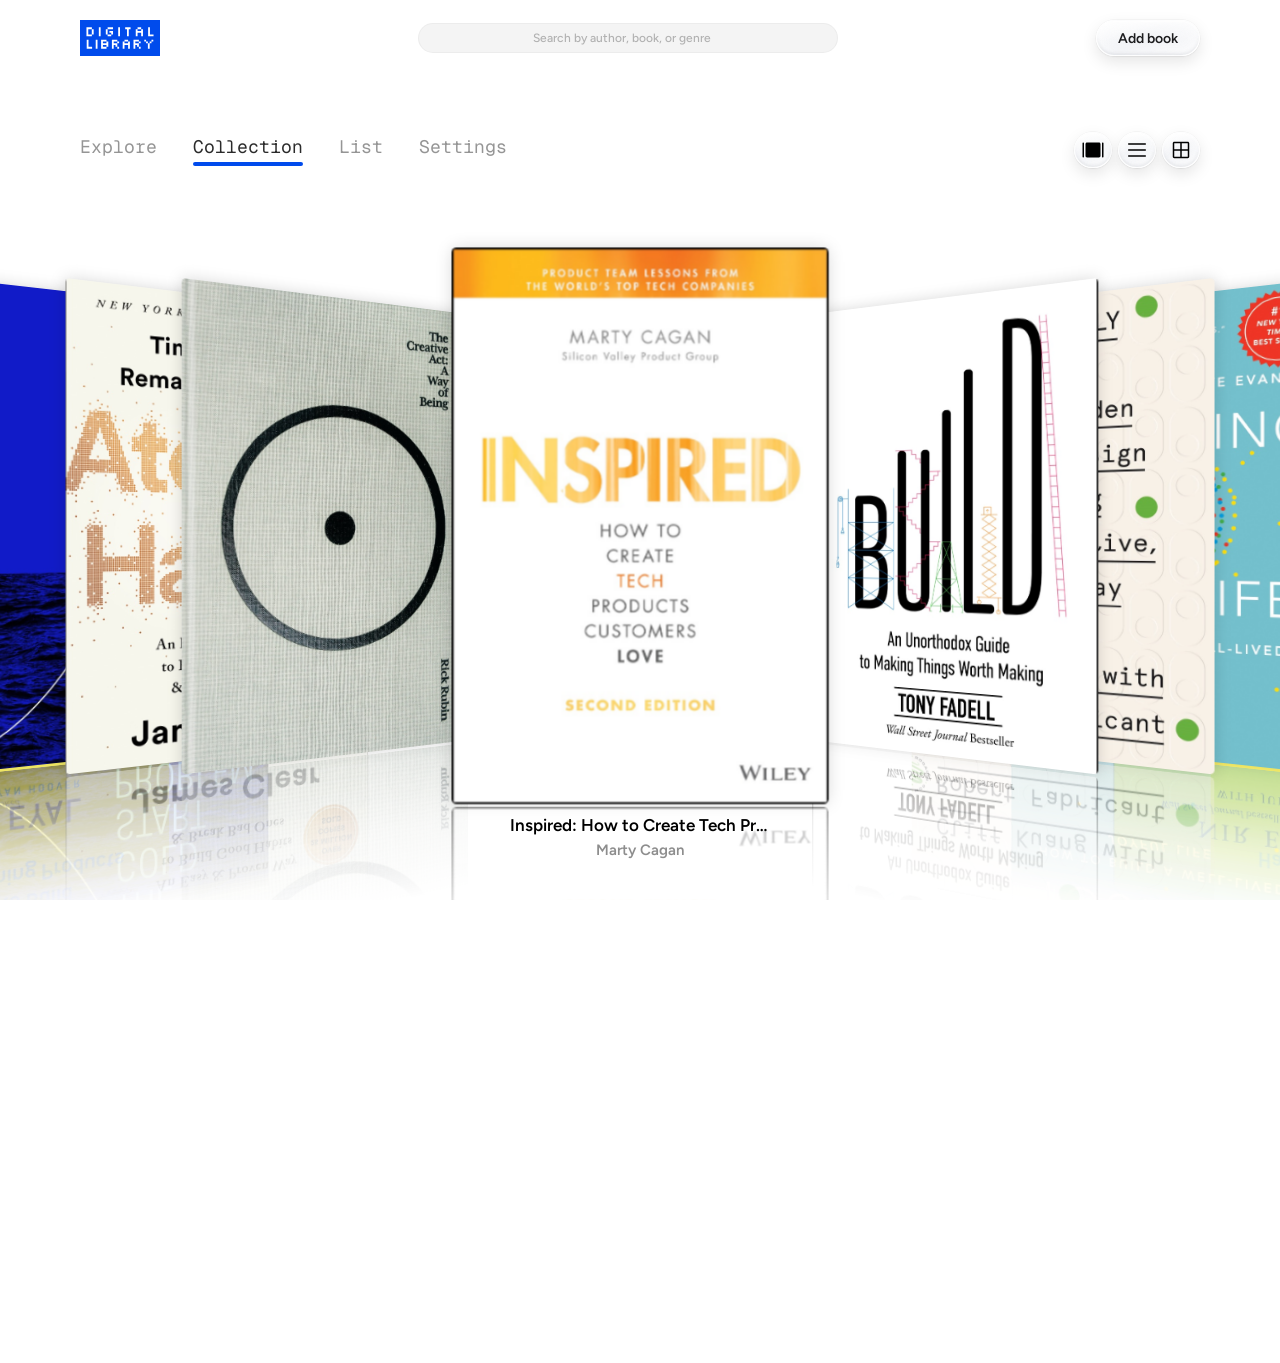
==== index.html @ c07c36bf "Updates" ====
<!DOCTYPE html>
<html lang="en">
<head>
  <meta charset="UTF-8" />
  <meta name="viewport" content="width=device-width, initial-scale=1.0, minimum-scale=1.0, maximum-scale=1.0, user-scalable=no, viewport-fit=cover" />
  <title>Digital Library</title>
  <meta name="description" content="A Cover Flow shelf for the books worth keeping." />

  <!-- Link previews -->
  <meta property="og:type" content="website" />
  <meta property="og:title" content="Digital Library" />
  <meta property="og:description" content="A Cover Flow shelf for the books worth keeping." />
  <meta property="og:image" content="assets/og-image.png" />
  <meta property="og:image:width" content="800" />
  <meta property="og:image:height" content="600" />
  <meta property="og:image:alt" content="Digital Library" />
  <meta name="twitter:card" content="summary_large_image" />
  <meta name="twitter:title" content="Digital Library" />
  <meta name="twitter:description" content="A Cover Flow shelf for the books worth keeping." />
  <meta name="twitter:image" content="assets/og-image.png" />
  <link rel="preconnect" href="https://fonts.googleapis.com" />
  <link rel="preconnect" href="https://fonts.gstatic.com" crossorigin />
  <link href="https://fonts.googleapis.com/css2?family=Figtree:wght@400;500;600&family=Geist+Mono:wght@400;500&display=swap" rel="stylesheet" />
  <link rel="icon" href="assets/favicon.svg" type="image/svg+xml" />
  <link rel="icon" href="assets/favicon-32.png" sizes="32x32" />
  <link rel="apple-touch-icon" href="assets/apple-touch-icon.png" />
  <meta name="theme-color" content="#004BEC" />
  <link rel="stylesheet" href="styles.css" />
</head>
<body>
  <header class="topbar">
    <div class="topbar-row">
      <img class="logo" src="assets/logo.svg" alt="Digital Library" />
      <div class="search" role="search">
        <input id="searchInput" type="search" placeholder="Search by author, book, or genre"
               aria-label="Search by author, book, or genre" autocomplete="off" />
      </div>
      <button class="add-btn glass" id="addBtn">Add book</button>
    </div>

    <div class="nav-row">
      <nav class="tabs" id="tabsNav">
        <button class="tab-link" data-tab="explore" data-label="Explore">
          Explore<img class="tab-caret" src="assets/caret-down.svg" alt="" />
        </button>
        <button class="tab-link active" data-tab="collection" data-label="Collection" aria-haspopup="menu" aria-expanded="false">
          Collection<img class="tab-caret" src="assets/caret-down.svg" alt="" />
        </button>
        <button class="tab-link" data-tab="list" data-label="List">
          List<img class="tab-caret" src="assets/caret-down.svg" alt="" />
        </button>
        <button class="tab-link" data-tab="settings" data-label="Settings">
          Settings<img class="tab-caret" src="assets/caret-down.svg" alt="" />
        </button>
        <span class="tab-indicator" id="tabIndicator" aria-hidden="true"></span>
        <div class="tab-menu glass glass--static" id="tabMenu" role="menu" hidden></div>
      </nav>

      <div class="view-ctas" id="viewCtas" role="group" aria-label="View">
        <button class="glass view-cta active" data-view="cover" aria-label="Cover view" title="Cover view" aria-pressed="true">
          <img class="icon-on" src="assets/slideshow-on.svg" alt="" />
          <img class="icon-off" src="assets/slideshow-off.svg" alt="" />
        </button>
        <button class="glass view-cta" data-view="list" aria-label="List view" title="List view" aria-pressed="false">
          <img class="icon-on" src="assets/list-on.svg" alt="" />
          <img class="icon-off" src="assets/list-off.svg" alt="" />
        </button>
        <button class="glass view-cta" data-view="grid" aria-label="Grid view" title="Grid view" aria-pressed="false">
          <img class="icon-on" src="assets/grid-on.svg" alt="" />
          <img class="icon-off" src="assets/grid-off.svg" alt="" />
        </button>
      </div>
    </div>
  </header>

  <p class="empty-shelf" id="emptyShelf" hidden>
    Your library is empty. Use <strong>Add book</strong> to put something on the shelf.
  </p>

  <main class="stage" id="stage">
    <div class="coverflow" id="coverflow"></div>
    <div class="book-meta" id="bookMeta">
      <p class="book-title" id="bookTitle"></p>
      <p class="book-author" id="bookAuthor"></p>
    </div>
  </main>

  <!-- Book detail tray -->
  <div class="tray-scrim" id="trayScrim" hidden></div>
  <aside class="tray glass glass--static" id="tray" role="dialog" aria-modal="true" aria-labelledby="trayTitle" hidden>
    <button class="tray-grip" id="trayGrip" aria-label="Close details"></button>
    <div class="tray-body">
      <img class="tray-cover" id="trayCover" alt="" />
      <div class="tray-text">
        <h2 class="tray-title" id="trayTitle"></h2>
        <p class="tray-author" id="trayAuthor"></p>
        <p class="tray-synopsis" id="traySynopsis"></p>
        <div class="tray-ctas" id="trayCtas"></div>
        <button class="tray-remove" id="trayRemove" type="button">Remove from library</button>
      </div>
    </div>
  </aside>

  <section class="browse" id="browse" hidden>
    <div class="browse-inner" id="browseInner"></div>
    <p class="browse-empty" id="browseEmpty" hidden>No books match that search.</p>
  </section>

  <!-- Add-book modal -->
  <div class="modal-backdrop" id="modalBackdrop" hidden>
    <div class="modal" role="dialog" aria-modal="true" aria-labelledby="modalTitle">
      <div class="modal-header">
        <h2 id="modalTitle">Add a book</h2>
        <button class="modal-close" id="modalClose" aria-label="Close">&times;</button>
      </div>

      <div class="modal-tabs" role="tablist">
        <button class="tab active" id="tabScan" role="tab" aria-selected="true">Scan ISBN</button>
        <button class="tab" id="tabPhoto" role="tab" aria-selected="false">Photo of cover</button>
      </div>

      <div class="camera-wrap" id="cameraWrap">
        <video id="camVideo" autoplay playsinline muted></video>
        <div class="scan-frame" id="scanFrame"></div>
        <p class="camera-note" id="cameraNote">Point the camera at the barcode on the back of the book.</p>
      </div>

      <div class="camera-fallback" id="cameraFallback" hidden>
        <p>Camera unavailable. Upload a photo instead:</p>
        <input type="file" id="fileInput" accept="image/*" capture="environment" />
      </div>

      <div class="modal-actions" id="scanActions">
        <div class="manual-isbn">
          <input type="text" id="isbnInput" inputmode="numeric" placeholder="…or type the ISBN" />
          <button class="btn secondary" id="isbnLookupBtn">Look up</button>
        </div>
      </div>

      <div class="modal-actions" id="photoActions" hidden>
        <button class="btn primary" id="captureBtn">Capture cover</button>
      </div>

      <div class="modal-status" id="modalStatus" hidden></div>

      <!-- Reading the cover / searching -->
      <div class="match-loading" id="matchLoading" hidden>
        <span class="spinner" aria-hidden="true"></span>
        <p id="matchLoadingMsg">Reading the cover…</p>
      </div>

      <!-- A book was matched — confirm it before adding -->
      <div class="match-confirm" id="matchConfirm" hidden>
        <p class="match-question">Is this your book?</p>
        <div class="match-cover-wrap">
          <img class="match-cover" id="matchCover" alt="Matched book cover" />
        </div>
        <h3 class="match-title" id="matchTitle"></h3>
        <p class="match-author" id="matchAuthor"></p>
        <p class="match-year" id="matchYear" hidden></p>
        <div class="match-actions">
          <button class="btn primary" id="matchAddBtn">Add to Library</button>
          <button class="btn secondary" id="matchRejectBtn">Not the right book</button>
        </div>
        <div class="match-others" id="matchOthers" hidden>
          <p class="candidates-label">Other matches</p>
          <div class="candidate-list" id="candidateList"></div>
          <button class="link-btn" id="usePhotoBtn">None of these — enter details manually</button>
        </div>
      </div>

      <!-- Nothing matched -->
      <div class="match-error" id="matchError" hidden>
        <div class="error-art" aria-hidden="true">
          <svg width="80" height="80" viewBox="0 0 80 80" fill="none" xmlns="http://www.w3.org/2000/svg">
            <circle cx="40" cy="40" r="40" fill="#EAF0FF"/>
            <circle cx="36" cy="36" r="15" fill="#fff" stroke="#004BEC" stroke-width="3"/>
            <line x1="46.5" y1="46.5" x2="57" y2="57" stroke="#004BEC" stroke-width="4" stroke-linecap="round"/>
            <path d="M31.6 32.4c0-2.5 2-4.3 4.6-4.3s4.6 1.7 4.6 4.1c0 3-3.4 3.4-3.9 6" stroke="#004BEC" stroke-width="2.6" stroke-linecap="round" stroke-linejoin="round"/>
            <circle cx="36.2" cy="42.6" r="1.7" fill="#004BEC"/>
          </svg>
        </div>
        <h3 class="error-title" id="errorTitle">We couldn't find that book</h3>
        <p class="error-msg" id="errorMsg"></p>
        <div class="error-actions">
          <button class="btn primary" id="errorRetryBtn">Try again</button>
          <button class="link-btn" id="errorManualBtn">Enter details manually</button>
        </div>
      </div>

      <!-- Manual entry fallback -->
      <div class="confirm-card" id="confirmCard" hidden>
        <img id="confirmCover" alt="Book cover preview" />
        <div class="confirm-fields">
          <input type="text" id="confirmTitle" placeholder="Title" />
          <input type="text" id="confirmAuthor" placeholder="Author" />
          <div class="confirm-buttons">
            <button class="btn secondary" id="retryBtn">Retry</button>
            <button class="btn primary" id="confirmAddBtn">Add to library</button>
          </div>
        </div>
      </div>
    </div>
  </div>

  <canvas id="captureCanvas" hidden></canvas>
  <script src="assets/vendor/tesseract.min.js"></script>
  <script src="app.js"></script>
</body>
</html>
---- styles.css ----
* { margin: 0; padding: 0; box-sizing: border-box; }

[hidden] { display: none !important; }

:root {
  /* Covers fill whatever vertical room the header leaves, so they stay as large
     as they can be at any window size. 306px is the space above the cover
     (header + gap) plus the title block below it; 0.886 undoes the 1.129x
     perspective magnification. The width cap keeps phones sane, and the height
     is derived back from it so the 0.677 cover ratio always holds. */
  --cover-fit: clamp(260px, calc((100vh - 344px) * 0.886), 640px);
  --cover-w: min(calc(var(--cover-fit) * 0.677), calc(100vw * 0.58));
  --cover-h: calc(var(--cover-w) / 0.677);
  --side-scale: 0.8;
  --title-color: #000;
  --author-color: #8d8d8d;

  /* Vertical rhythm: the same gap sits above the nav row and below it,
     so the header and the shelf are evenly spaced. */
  --shelf-gap: 76px;
  /* Bottom of the nav row: 20px padding + 36px header row + gap + 39px nav row. */
  --nav-bottom: calc(20px + 36px + var(--shelf-gap) + 39px);
  /* The centre cover is magnified about the shelf's perspective origin
     (50% 40%), so it renders this far above the container's top edge:
     0.4 x containerHeight x (scale - 1), where scale = 1400/(1400-160). */
  --cover-lift: calc((var(--cover-h) + 140px) * 0.0516);
}

html, body {
  height: 100%;
  overflow: hidden;
  background: #fff;
  font-family: 'Figtree', sans-serif;
  /* Lock the page: no rubber-band scroll, no text auto-sizing on rotate. */
  overscroll-behavior: none;
  -webkit-text-size-adjust: 100%;
  text-size-adjust: 100%;
}

/* Pins the app to the viewport so the page itself can never pan. */
body {
  position: fixed;
  inset: 0;
  touch-action: manipulation; /* also kills double-tap-to-zoom */
  -webkit-tap-highlight-color: transparent;
}

/* The shelf handles its own horizontal drag, so the browser gets no gestures. */
.stage { touch-action: none; }
/* List and grid scroll vertically, and stop at their own bounds. */
.browse { touch-action: pan-y; overscroll-behavior: contain; }

/* ---------- Top bar ---------- */
.topbar {
  position: fixed;
  top: 0; left: 0; right: 0;
  z-index: 40;
  padding: 20px;
  display: flex;
  flex-direction: column;
  /* Translucent so list/grid content passes softly beneath it. */
  background: rgba(255, 255, 255, 0.72);
  backdrop-filter: blur(20px) saturate(180%);
  -webkit-backdrop-filter: blur(20px) saturate(180%);
}

.topbar-row {
  display: flex;
  align-items: center;
  justify-content: space-between;
  gap: 24px;
  width: 100%;
  max-width: 1120px;
  margin: 0 auto;
}

.logo { width: 80px; height: 36px; flex-shrink: 0; }

/* Search */
.search { flex: 1; display: flex; justify-content: center; }
.search input {
  width: 100%;
  max-width: 420px;
  height: 30px;
  padding: 7px 20px;
  border: 1px solid rgba(145, 145, 145, 0.08);
  border-radius: 36px;
  background: #f4f4f4;
  font-family: 'Figtree', sans-serif;
  font-weight: 500;
  font-size: 12px;
  color: #2b2b2b;
  text-align: center;
  outline: none;
}
.search input::placeholder { color: #b1b1b1; }
/* Stays centred while typing, so the query grows outward from the middle. */
.search input:focus { border-color: rgba(0, 75, 236, 0.35); }
.search input::-webkit-search-cancel-button { cursor: pointer; }

/* Nav row */
.nav-row {
  display: flex;
  align-items: center;
  justify-content: space-between;
  gap: 24px;
  width: 100%;
  max-width: 1120px;
  margin: var(--shelf-gap) auto 0;
}

.tabs { display: flex; align-items: center; gap: 36px; }
.tab-link {
  display: flex;
  align-items: center;
  gap: 4px;
  padding: 0 0 4px;
  border: none;
  border-bottom: 4px solid transparent;
  background: none;
  font-family: 'Geist Mono', monospace;
  font-weight: 400;
  font-size: 18px;
  color: rgba(43, 43, 43, 0.5);
  cursor: pointer;
  white-space: nowrap;
  transition: color 0.15s ease;
}
.tab-link:hover { color: rgba(43, 43, 43, 0.8); }
/* The underline is a single shared bar (.tab-indicator) that slides between
   tabs, so the transparent border here only reserves its height. */
.tab-link.active { color: #2b2b2b; }

.tab-indicator {
  position: absolute;
  left: 0;
  bottom: 0;
  height: 4px;
  width: 0;
  background: #004bec;
  border-radius: 2px;
  pointer-events: none;
  transition: transform 0.4s cubic-bezier(0.22, 1, 0.36, 1),
              width 0.4s cubic-bezier(0.22, 1, 0.36, 1);
}
.tab-caret { width: 18px; height: 18px; display: none; }

/* View toggles */
.view-ctas { display: flex; align-items: center; gap: 6px; }
.view-cta {
  display: flex;
  align-items: center;
  justify-content: center;
  height: 36px;
  padding: 0 6px;
  border-radius: 29px;
  cursor: pointer;
}
/* State is carried by the icon — filled when selected, outline when not —
   so the glass chrome itself stays identical across all three. */
.view-cta img { width: 24px; height: 24px; display: block; }
.view-cta .icon-on { display: none; }
.view-cta.active .icon-on { display: block; }
.view-cta.active .icon-off { display: none; }
.view-cta:hover { box-shadow: 0 0 6px rgba(0, 0, 0, 0.28); }

/* ---------- Cover Flow stage ---------- */
.stage {
  position: absolute;
  inset: 0;
  display: flex;
  flex-direction: column;
  align-items: center;
  /* Anchored below the header rather than centred, so the gap stays even
     regardless of viewport height. */
  justify-content: flex-start;
  padding-top: calc(var(--nav-bottom) + var(--shelf-gap) + var(--cover-lift));
  user-select: none;
}

.coverflow {
  position: relative;
  width: 100%;
  height: calc(var(--cover-h) + 140px);
  perspective: 1400px;
  perspective-origin: 50% 40%;
  transform-style: preserve-3d;
}

.book {
  position: absolute;
  left: 50%;
  top: 0;
  width: var(--cover-w);
  height: var(--cover-h);
  margin-left: calc(var(--cover-w) / -2);
  transform-style: preserve-3d;
  transition: transform 0.55s cubic-bezier(0.22, 1, 0.36, 1),
              opacity 0.55s ease;
  cursor: pointer;
  will-change: transform;
}

.book .cover,
.book .reflection {
  position: absolute;
  left: 0;
  width: 100%;
  height: 100%;
  object-fit: cover;
  border-radius: 4.5px;
  display: block;
}

.book .cover {
  top: 0;
  box-shadow: 0 0 15.9px rgba(0, 0, 0, 0.15);
  background: #eee;
}

/* Mirrored copy of the cover, faded with a mask */
.book .reflection {
  top: calc(100% + 3px);
  transform: scaleY(-1);
  opacity: 1;
  pointer-events: none;
  /* Falls off quickly from the cover's edge so the title and author stay
     legible where they sit over it. (Local-space gradient, then flipped.) */
  -webkit-mask-image: linear-gradient(to top,
    rgba(0, 0, 0, 0.42) 0%, rgba(0, 0, 0, 0.12) 18%, transparent 34%);
  mask-image: linear-gradient(to top,
    rgba(0, 0, 0, 0.42) 0%, rgba(0, 0, 0, 0.12) 18%, transparent 34%);
}

.book-meta {
  display: flex;
  flex-direction: column;
  align-items: center;
  gap: 6px;
  /* Sits 12px below the magnified centre cover. The container is
     (--cover-h + 140px) tall while the cover renders 1.129x its height about
     the perspective origin, so the offset scales with the cover. */
  margin-top: calc(var(--cover-h) * 0.07742 - 135.23px);
  text-align: center;
  max-width: 420px;
  z-index: 30;
}
.book-title {
  font-weight: 600;
  font-size: 17px;
  color: var(--title-color);
  max-width: 260px;
  white-space: nowrap;
  overflow: hidden;
  text-overflow: ellipsis;
}
.book-author {
  font-weight: 600;
  font-size: 15px;
  color: var(--author-color);
}

/* ---------- List & grid views ---------- */
/* Scrolls beneath the header so the glass has real content to refract. */
.browse {
  position: absolute;
  inset: 0;
  overflow-y: auto;
  padding: calc(var(--nav-bottom) + 28px) 20px 60px;
}
.browse-inner {
  width: 100%;
  max-width: 1120px;
  margin: 0 auto;
}

.browse-empty {
  max-width: 1120px;
  margin: 40px auto;
  text-align: center;
  font-family: 'Figtree', sans-serif;
  font-size: 15px;
  color: #8d8d8d;
}

/* Grid */
.browse-inner.grid {
  display: grid;
  grid-template-columns: repeat(auto-fill, minmax(150px, 1fr));
  gap: 32px 24px;
}
.grid .browse-item { cursor: pointer; }
.grid .browse-item img {
  width: 100%;
  aspect-ratio: 2 / 3;
  object-fit: cover;
  border-radius: 4.5px;
  box-shadow: 0 0 13.5px rgba(0, 0, 0, 0.15);
  background: #eee;
  display: block;
  transition: transform 0.15s ease, box-shadow 0.15s ease;
}
.grid .browse-item:hover img {
  transform: translateY(-3px);
  box-shadow: 0 6px 18px rgba(0, 0, 0, 0.2);
}
.grid .browse-item h3 {
  margin-top: 12px;
  font-family: 'Figtree', sans-serif;
  font-weight: 600;
  font-size: 15px;
  color: #000;
  white-space: nowrap;
  overflow: hidden;
  text-overflow: ellipsis;
}
.grid .browse-item p {
  margin-top: 2px;
  font-family: 'Figtree', sans-serif;
  font-weight: 600;
  font-size: 13px;
  color: #8d8d8d;
  white-space: nowrap;
  overflow: hidden;
  text-overflow: ellipsis;
}

/* List */
.browse-inner.list { display: flex; flex-direction: column; }
.list .browse-item {
  display: flex;
  align-items: center;
  gap: 16px;
  padding: 12px 8px;
  border-bottom: 1px solid #f0f0f0;
  cursor: pointer;
  border-radius: 10px;
  transition: background 0.15s ease;
}
.list .browse-item:hover { background: #fafafa; }
.list .browse-item img {
  width: 44px;
  height: 66px;
  object-fit: cover;
  border-radius: 3px;
  box-shadow: 0 0 8px rgba(0, 0, 0, 0.15);
  background: #eee;
  flex-shrink: 0;
}
.list .browse-item h3 {
  font-family: 'Figtree', sans-serif;
  font-weight: 600;
  font-size: 17px;
  color: #000;
}
.list .browse-item p {
  margin-top: 2px;
  font-family: 'Figtree', sans-serif;
  font-weight: 600;
  font-size: 15px;
  color: #8d8d8d;
}

/* ---------- Add button ---------- */
/* ---------- Liquid Glass ----------
   The header sits on white, so the glass reads through its edges rather than
   through refraction: a bright specular rim along the top, a darker settling
   edge at the bottom, and a soft cast shadow lifting it off the page. */
.glass {
  position: relative;
  isolation: isolate;
  border: 1px solid rgba(255, 255, 255, 0.8);
  background:
    linear-gradient(150deg,
      rgba(255, 255, 255, 0.92) 0%,
      rgba(255, 255, 255, 0.32) 46%,
      rgba(255, 255, 255, 0.78) 100%),
    rgba(228, 230, 238, 0.72);
  backdrop-filter: blur(18px) saturate(190%);
  -webkit-backdrop-filter: blur(18px) saturate(190%);
  box-shadow:
    0 0 0 0.5px rgba(0, 0, 0, 0.06),
    0 1px 2px rgba(0, 0, 0, 0.05),
    0 6px 16px rgba(0, 0, 0, 0.1),
    inset 0 1px 1.5px rgba(255, 255, 255, 1),
    inset 0 -2px 3px rgba(120, 125, 145, 0.14),
    inset 0 0 14px rgba(255, 255, 255, 0.55);
  transition: transform 0.18s ease, box-shadow 0.18s ease;
}

/* Glossy sheen across the top half */
.glass::before {
  content: '';
  position: absolute;
  inset: 0;
  border-radius: inherit;
  background: linear-gradient(to bottom,
    rgba(255, 255, 255, 0.7) 0%,
    rgba(255, 255, 255, 0.15) 45%,
    rgba(255, 255, 255, 0) 60%);
  pointer-events: none;
  z-index: -1;
}

/* Panels opt out of the lift with .glass--static; only controls react. */
.glass:not(.glass--static):hover {
  transform: translateY(-1px);
  box-shadow:
    0 2px 4px rgba(0, 0, 0, 0.06),
    0 10px 22px rgba(0, 0, 0, 0.12),
    inset 0 1px 1px rgba(255, 255, 255, 1),
    inset 0 -1px 2px rgba(0, 0, 0, 0.055),
    inset 0 0 12px rgba(255, 255, 255, 0.6);
}
.glass:not(.glass--static):active {
  transform: translateY(0);
  box-shadow:
    0 1px 2px rgba(0, 0, 0, 0.06),
    0 3px 8px rgba(0, 0, 0, 0.1),
    inset 0 1px 3px rgba(0, 0, 0, 0.09),
    inset 0 -1px 1px rgba(255, 255, 255, 0.7);
}

.add-btn {
  flex-shrink: 0;
  display: flex;
  align-items: center;
  height: 36px;
  padding: 0 21px;
  border-radius: 29px;
  color: #1d1d1f;
  font-family: 'Figtree', sans-serif;
  font-weight: 600;
  font-size: 14px;
  white-space: nowrap;
  cursor: pointer;
}

/* ---------- Modal ---------- */
.modal-backdrop {
  position: fixed;
  inset: 0;
  background: rgba(0, 0, 0, 0.45);
  display: flex;
  align-items: center;
  justify-content: center;
  z-index: 100;
}

.modal {
  width: min(520px, calc(100vw - 32px));
  max-height: calc(100vh - 48px);
  overflow-y: auto;
  background: #fff;
  border-radius: 20px;
  padding: 24px;
  display: flex;
  flex-direction: column;
  gap: 16px;
}

.modal-header {
  display: flex;
  align-items: center;
  justify-content: space-between;
}
.modal-header h2 { font-size: 20px; font-weight: 600; }
.modal-close {
  border: none;
  background: none;
  font-size: 28px;
  line-height: 1;
  color: #8d8d8d;
  cursor: pointer;
}

.modal-tabs {
  display: flex;
  gap: 8px;
  background: #f2f2f2;
  border-radius: 12px;
  padding: 4px;
}
.tab {
  flex: 1;
  padding: 10px;
  border: none;
  border-radius: 9px;
  background: none;
  font-family: 'Figtree', sans-serif;
  font-weight: 600;
  font-size: 15px;
  color: #6f6f6f;
  cursor: pointer;
}
.tab.active { background: #fff; color: #000; box-shadow: 0 1px 4px rgba(0,0,0,0.12); }

.camera-wrap {
  position: relative;
  border-radius: 14px;
  overflow: hidden;
  background: #111;
  aspect-ratio: 4 / 3;
}
.camera-wrap video {
  width: 100%;
  height: 100%;
  object-fit: cover;
  display: block;
}
.scan-frame {
  position: absolute;
  left: 50%; top: 50%;
  transform: translate(-50%, -50%);
  width: 70%;
  height: 38%;
  border: 2.5px solid rgba(255, 255, 255, 0.9);
  border-radius: 12px;
  box-shadow: 0 0 0 2000px rgba(0, 0, 0, 0.25);
}
.camera-wrap.photo-mode .scan-frame {
  width: 52%;
  height: 86%;
}
.camera-note {
  position: absolute;
  left: 0; right: 0; bottom: 10px;
  text-align: center;
  color: #fff;
  font-size: 13px;
  text-shadow: 0 1px 3px rgba(0,0,0,0.7);
}

.camera-fallback { font-size: 15px; display: flex; flex-direction: column; gap: 10px; }

.modal-actions { display: flex; justify-content: center; }
.manual-isbn { display: flex; gap: 8px; width: 100%; }
.manual-isbn input {
  flex: 1;
  padding: 10px 14px;
  border: 1.5px solid #ddd;
  border-radius: 10px;
  font-family: 'Figtree', sans-serif;
  font-size: 15px;
}

.btn {
  padding: 10px 18px;
  border: none;
  border-radius: 10px;
  font-family: 'Figtree', sans-serif;
  font-weight: 600;
  font-size: 15px;
  cursor: pointer;
}
.btn.primary { background: #1d24e0; color: #fff; }
.btn.primary:hover { background: #161cb8; }
.btn.secondary { background: #f2f2f2; color: #2b2b2b; }
.btn.secondary:hover { background: #e6e6e6; }
.btn:disabled { opacity: 0.5; cursor: default; }

.modal-status {
  text-align: center;
  font-size: 14px;
  color: #6f6f6f;
  min-height: 20px;
}
.modal-status.error { color: #c62828; }

.confirm-card {
  display: flex;
  gap: 16px;
  background: #f8f8f8;
  border-radius: 14px;
  padding: 16px;
}
.confirm-card img {
  width: 96px;
  height: 142px;
  object-fit: cover;
  border-radius: 4px;
  box-shadow: 0 2px 8px rgba(0,0,0,0.18);
  background: #ddd;
}
.confirm-fields {
  flex: 1;
  display: flex;
  flex-direction: column;
  gap: 10px;
  justify-content: center;
}
.confirm-fields input {
  padding: 9px 12px;
  border: 1.5px solid #ddd;
  border-radius: 9px;
  font-family: 'Figtree', sans-serif;
  font-size: 15px;
}
.confirm-buttons { display: flex; gap: 8px; justify-content: flex-end; }

/* ---------- Small screens ---------- */
/* Shorter viewports: tighten the header rhythm; the covers size themselves. */
@media (min-width: 901px) and (max-height: 820px) { :root { --shelf-gap: 56px; } }
@media (min-width: 901px) and (max-height: 700px) { :root { --shelf-gap: 40px; } }

@media (max-width: 900px) {
  :root {
    --shelf-gap: 38px;
    /* 20px padding + 36px logo row + 30px gap + 44px search + gap + 39px nav */
    --nav-bottom: calc(20px + 36px + 30px + 44px + var(--shelf-gap) + 39px);
  }

  /* Stacked header: logo + CTA, then a full-width search field */
  .topbar-row { flex-wrap: wrap; gap: 0; }
  .search {
    order: 3;
    flex-basis: 100%;
    margin-top: 30px;
  }
  .search input {
    max-width: none;
    height: auto;
    padding: 14px 20px;
  }

  /* Tabs collapse to the current one with a caret */
  .tab-link { display: none; }
  .tab-link.active { display: flex; }
  .tab-caret { display: block; }

  .browse-inner.grid { grid-template-columns: repeat(auto-fill, minmax(120px, 1fr)); gap: 24px 16px; }

  .book-title { font-size: 15px; max-width: 220px; }
  .book-author { font-size: 13px; }
}

/* ---------- Book detail tray ---------- */
.tray-scrim {
  position: fixed;
  inset: 0;
  z-index: 60;
  background: rgba(20, 22, 30, 0.28);
  backdrop-filter: blur(2px);
  -webkit-backdrop-filter: blur(2px);
  opacity: 0;
  transition: opacity 0.32s ease;
}
.tray-scrim.open { opacity: 1; }

.tray {
  position: fixed;
  left: 50%;
  bottom: 0;
  z-index: 70;
  width: min(880px, calc(100vw - 32px));
  max-height: min(74vh, 560px);
  overflow-y: auto;
  overscroll-behavior: contain;
  padding: 14px 28px 28px;
  border-radius: 28px 28px 0 0;
  border-bottom: none;
  transform: translate(-50%, 100%);
  transition: transform 0.42s cubic-bezier(0.22, 1, 0.36, 1);
  /* Deeper cast than the header glass, since it floats over the shelf. */
  box-shadow:
    0 0 0 0.5px rgba(0, 0, 0, 0.06),
    0 -8px 40px rgba(0, 0, 0, 0.18),
    inset 0 1px 1.5px rgba(255, 255, 255, 1),
    inset 0 0 20px rgba(255, 255, 255, 0.5);
}
.tray.open { transform: translate(-50%, 0); }

/* Drag-handle affordance, doubles as a close button */
.tray-grip {
  display: block;
  width: 44px;
  height: 5px;
  margin: 0 auto 18px;
  padding: 0;
  border: none;
  border-radius: 3px;
  background: rgba(60, 64, 80, 0.28);
  cursor: pointer;
}
.tray-grip:hover { background: rgba(60, 64, 80, 0.45); }

.tray-body { display: flex; gap: 24px; align-items: flex-start; }

.tray-cover {
  width: 132px;
  flex-shrink: 0;
  aspect-ratio: 0.677;
  object-fit: cover;
  border-radius: 5px;
  background: #eee;
  box-shadow: 0 6px 20px rgba(0, 0, 0, 0.22);
}

.tray-text { flex: 1; min-width: 0; }
.tray-title {
  font-family: 'Figtree', sans-serif;
  font-weight: 600;
  font-size: 22px;
  color: #1d1d1f;
  line-height: 1.25;
}
.tray-author {
  margin-top: 4px;
  font-family: 'Figtree', sans-serif;
  font-weight: 600;
  font-size: 15px;
  color: #8d8d8d;
}
.tray-synopsis {
  margin-top: 14px;
  font-family: 'Figtree', sans-serif;
  font-size: 15px;
  line-height: 1.55;
  color: #3a3a40;
}

.tray-ctas { display: flex; flex-wrap: wrap; gap: 8px; margin-top: 20px; }
.tray-cta {
  display: inline-flex;
  align-items: center;
  gap: 7px;
  height: 38px;
  padding: 0 18px;
  border-radius: 29px;
  font-family: 'Figtree', sans-serif;
  font-weight: 600;
  font-size: 14px;
  color: #1d1d1f;
  text-decoration: none;
  white-space: nowrap;
}
.tray-cta.primary {
  background: #004bec;
  border-color: rgba(255, 255, 255, 0.25);
  color: #fff;
  box-shadow:
    0 1px 2px rgba(0, 0, 0, 0.12),
    0 6px 16px rgba(0, 75, 236, 0.32),
    inset 0 1px 1px rgba(255, 255, 255, 0.45);
}
.tray-cta.primary::before {
  background: linear-gradient(to bottom, rgba(255, 255, 255, 0.28) 0%, rgba(255, 255, 255, 0) 58%);
}
.tray-cta.primary:hover {
  box-shadow:
    0 2px 4px rgba(0, 0, 0, 0.14),
    0 10px 22px rgba(0, 75, 236, 0.4),
    inset 0 1px 1px rgba(255, 255, 255, 0.5);
}


@media (max-width: 900px) {
  .tray { width: 100%; padding: 12px 20px 24px; border-radius: 22px 22px 0 0; }
  .tray-body { gap: 16px; }
  .tray-cover { width: 92px; }
  .tray-title { font-size: 19px; }
  .tray-synopsis { font-size: 14px; margin-top: 10px; }
  .tray-ctas { gap: 6px; margin-top: 16px; }
  .tray-cta { height: 36px; padding: 0 14px; font-size: 13px; }
}

/* ---------- Entrance motion ----------
   Everything except the shelf eases in. The carousel keeps its own transform
   transition, so its movement is untouched.
   fill-mode is `backwards`, not `both`: the first keyframe holds during the
   delay, but once the run finishes the element returns to its normal styles,
   so hover lifts and other transforms still work afterwards. */
@keyframes rise-in {
  from { opacity: 0; transform: translateY(12px); }
  to   { opacity: 1; transform: translateY(0); }
}
@keyframes fade-in {
  from { opacity: 0; }
  to   { opacity: 1; }
}

.logo,
.search,
.add-btn,
.tab-link,
.view-cta,
.book-meta {
  animation: rise-in 0.55s cubic-bezier(0.22, 1, 0.36, 1) backwards;
}

/* Staggered so the header assembles left to right, then the nav row */
.logo      { animation-delay: 0.04s; }
.search    { animation-delay: 0.10s; }
.add-btn   { animation-delay: 0.16s; }
.tab-link:nth-of-type(1) { animation-delay: 0.22s; }
.tab-link:nth-of-type(2) { animation-delay: 0.27s; }
.tab-link:nth-of-type(3) { animation-delay: 0.32s; }
.tab-link:nth-of-type(4) { animation-delay: 0.37s; }
.view-cta:nth-of-type(1) { animation-delay: 0.30s; }
.view-cta:nth-of-type(2) { animation-delay: 0.35s; }
.view-cta:nth-of-type(3) { animation-delay: 0.40s; }
.book-meta { animation-delay: 0.46s; }

/* Title and author cross-fade when the shelf lands on a new book */
.book-meta.swap { animation: fade-in 0.4s ease backwards; }

/* List and grid tiles ease in; the delay is set per item in app.js */
.browse-item { animation: rise-in 0.45s cubic-bezier(0.22, 1, 0.36, 1) backwards; }

/* Add-book modal */
.modal-backdrop { animation: fade-in 0.22s ease backwards; }
.modal { animation: rise-in 0.38s cubic-bezier(0.22, 1, 0.36, 1) backwards; }

/* Respect a reduced-motion preference. */
@media (prefers-reduced-motion: reduce) {
  *, *::before, *::after {
    animation-duration: 0.01ms !important;
    animation-delay: 0ms !important;
    transition-duration: 0.01ms !important;
  }
}

/* ---------- Mobile tab dropdown ---------- */
.tabs { position: relative; }

.tab-menu {
  position: absolute;
  top: calc(100% + 14px);
  left: 0;
  min-width: 240px;
  padding: 8px;
  border-radius: 22px;
  z-index: 80;
  display: none;
  flex-direction: column;
  gap: 2px;
  opacity: 0;
  transform: translateY(-8px) scale(0.98);
  transform-origin: top left;
  transition: opacity 0.2s ease, transform 0.24s cubic-bezier(0.22, 1, 0.36, 1);
}
.tab-menu.open { opacity: 1; transform: translateY(0) scale(1); }

.tab-menu button {
  width: 100%;
  text-align: left;
  padding: 11px 16px;
  border: none;
  background: none;
  border-radius: 14px;
  font-family: 'Geist Mono', monospace;
  font-weight: 400;
  font-size: 16px;
  color: #2b2b2b;
  cursor: pointer;
  white-space: nowrap;
  transition: background 0.15s ease, color 0.15s ease;
}
.tab-menu button:hover { background: rgba(255, 255, 255, 0.55); }
.tab-menu button.current { color: #004bec; }

/* Only phones collapse the tabs into a menu. */
@media (max-width: 900px) {
  .tab-menu { display: flex; }
  .tab-link.active { cursor: pointer; }
}

/* ---------- Cover-match candidates ---------- */
.candidates { display: flex; flex-direction: column; gap: 10px; }
.candidates-label {
  font-family: 'Figtree', sans-serif;
  font-weight: 600;
  font-size: 14px;
  color: #2b2b2b;
}
.candidate-list { display: flex; flex-direction: column; gap: 6px; }

.candidate {
  display: flex;
  align-items: center;
  gap: 12px;
  padding: 8px;
  border: 1.5px solid #eee;
  border-radius: 12px;
  background: #fff;
  text-align: left;
  cursor: pointer;
  transition: border-color 0.15s ease, background 0.15s ease;
}
.candidate:hover { border-color: #004bec; background: #f7f9ff; }
.candidate img {
  width: 40px;
  height: 60px;
  object-fit: cover;
  border-radius: 3px;
  background: #eee;
  flex-shrink: 0;
}
.candidate-text { min-width: 0; }
.candidate-text strong {
  display: block;
  font-family: 'Figtree', sans-serif;
  font-weight: 600;
  font-size: 14px;
  color: #1d1d1f;
  white-space: nowrap;
  overflow: hidden;
  text-overflow: ellipsis;
}
.candidate-text span {
  font-family: 'Figtree', sans-serif;
  font-size: 13px;
  color: #8d8d8d;
}

/* ---------- Remove & empty state ---------- */
.tray-remove {
  margin-top: 18px;
  padding: 0;
  border: none;
  background: none;
  font-family: 'Figtree', sans-serif;
  font-weight: 600;
  font-size: 13px;
  color: #9a9aa2;
  cursor: pointer;
  transition: color 0.15s ease;
}
.tray-remove:hover { color: #c62828; }
/* Second click confirms — destructive, and there is no undo. */
.tray-remove.confirming { color: #c62828; }

.empty-shelf {
  position: absolute;
  top: 50%;
  left: 50%;
  transform: translate(-50%, -50%);
  max-width: 320px;
  text-align: center;
  font-family: 'Figtree', sans-serif;
  font-size: 16px;
  line-height: 1.5;
  color: #8d8d8d;
  z-index: 5;
}
.empty-shelf strong { color: #2b2b2b; }

/* ---------- Add-book: match, loading & error states ---------- */
.match-loading {
  display: flex;
  flex-direction: column;
  align-items: center;
  gap: 14px;
  padding: 44px 0;
}
.spinner {
  width: 34px;
  height: 34px;
  border-radius: 50%;
  border: 3px solid #e6e6ef;
  border-top-color: #004bec;
  animation: spin 0.8s linear infinite;
}
@keyframes spin { to { transform: rotate(360deg); } }
.match-loading p {
  font-family: 'Figtree', sans-serif;
  font-weight: 500;
  font-size: 14px;
  color: #6f6f6f;
}

/* Matched book — the confirmation */
.match-confirm {
  display: flex;
  flex-direction: column;
  align-items: center;
  text-align: center;
}
.match-question {
  font-family: 'Figtree', sans-serif;
  font-weight: 600;
  font-size: 14px;
  color: #8d8d8d;
}
.match-cover-wrap {
  margin: 14px 0 16px;
  animation: match-pop 0.4s cubic-bezier(0.22, 1, 0.36, 1) backwards;
}
@keyframes match-pop {
  from { opacity: 0; transform: translateY(10px) scale(0.96); }
  to   { opacity: 1; transform: translateY(0) scale(1); }
}
.match-cover {
  width: 150px;
  aspect-ratio: 0.66;
  object-fit: cover;
  border-radius: 6px;
  background: #eee;
  box-shadow: 0 12px 32px rgba(0, 0, 0, 0.22);
}
.match-title {
  font-family: 'Figtree', sans-serif;
  font-weight: 600;
  font-size: 20px;
  line-height: 1.25;
  color: #1d1d1f;
}
.match-author {
  margin-top: 3px;
  font-family: 'Figtree', sans-serif;
  font-weight: 600;
  font-size: 15px;
  color: #8d8d8d;
}
.match-year {
  margin-top: 5px;
  font-family: 'Figtree', sans-serif;
  font-size: 13px;
  color: #b1b1b1;
}
.match-actions {
  display: flex;
  flex-direction: column;
  gap: 8px;
  width: 100%;
  margin-top: 20px;
}
.match-actions .btn { width: 100%; height: 44px; }

.match-others {
  width: 100%;
  margin-top: 16px;
  padding-top: 16px;
  border-top: 1px solid #f0f0f0;
  text-align: left;
}

/* Text-only button, used for the quiet fallbacks */
.link-btn {
  display: block;
  margin: 10px auto 0;
  padding: 6px;
  border: none;
  background: none;
  font-family: 'Figtree', sans-serif;
  font-weight: 600;
  font-size: 13px;
  color: #8d8d8d;
  cursor: pointer;
  transition: color 0.15s ease;
}
.link-btn:hover { color: #004bec; }

/* Error state */
.match-error {
  display: flex;
  flex-direction: column;
  align-items: center;
  text-align: center;
  padding: 26px 8px 6px;
}
.error-art {
  margin-bottom: 12px;
  animation: match-pop 0.4s cubic-bezier(0.22, 1, 0.36, 1) backwards;
}
.error-title {
  font-family: 'Figtree', sans-serif;
  font-weight: 600;
  font-size: 19px;
  color: #1d1d1f;
}
.error-msg {
  margin-top: 8px;
  font-family: 'Figtree', sans-serif;
  font-size: 14px;
  line-height: 1.5;
  color: #8d8d8d;
  max-width: 340px;
}
.error-actions {
  display: flex;
  flex-direction: column;
  gap: 8px;
  width: 100%;
  margin-top: 18px;
}
.error-actions .btn { width: 100%; height: 44px; }
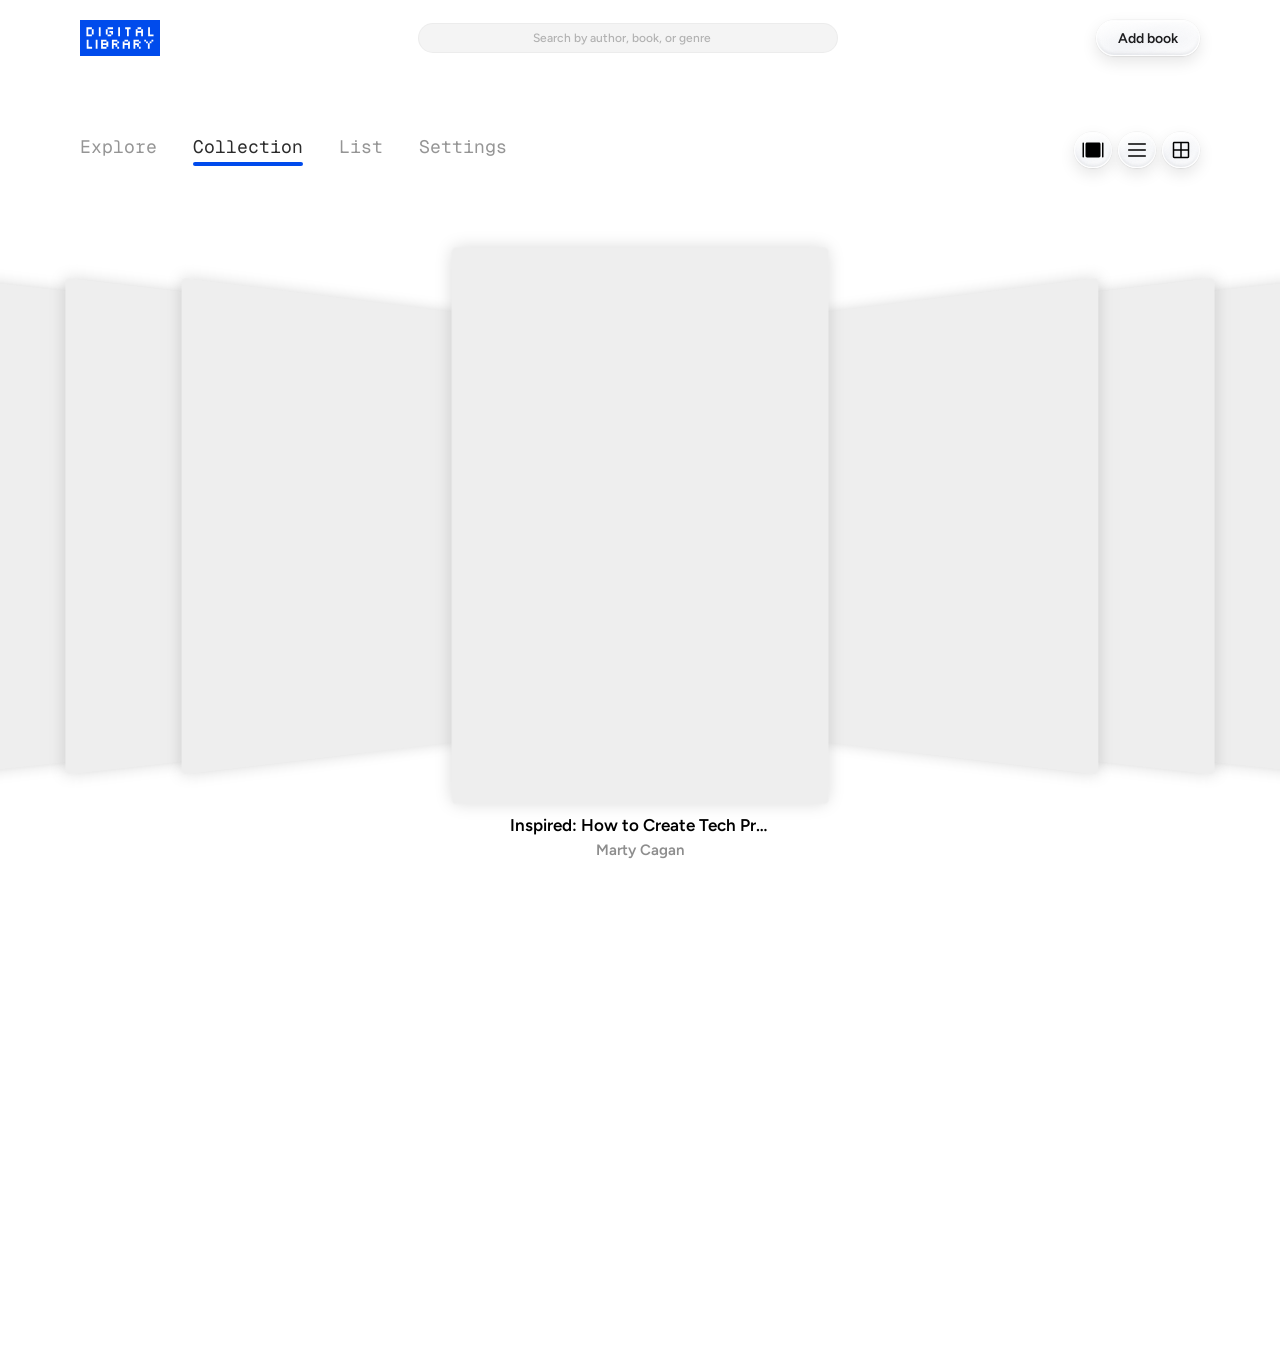
==== commit d702edf1: "Updates" ====
--- a/index.html
+++ b/index.html
@@ -106,6 +106,30 @@
     <p class="browse-empty" id="browseEmpty" hidden>No books match that search.</p>
   </section>
 
+  <!-- Explore tab -->
+  <section class="tab-page" id="explorePage" hidden>
+    <div class="page-inner" id="exploreInner"></div>
+  </section>
+
+  <!-- List tab (empty state for now) -->
+  <section class="tab-page" id="listPage" hidden>
+    <div class="empty-state">
+      <div class="empty-art" aria-hidden="true">
+        <svg width="80" height="80" viewBox="0 0 80 80" fill="none" xmlns="http://www.w3.org/2000/svg">
+          <circle cx="40" cy="40" r="40" fill="#EAF0FF"/>
+          <path d="M30 25h20a3 3 0 0 1 3 3v27l-13-8-13 8V28a3 3 0 0 1 3-3z" fill="#fff" stroke="#004BEC" stroke-width="2.6" stroke-linejoin="round"/>
+        </svg>
+      </div>
+      <h2>Your reading list is empty</h2>
+      <p>Books you set aside to read will collect here. We're building this next.</p>
+    </div>
+  </section>
+
+  <!-- Settings tab -->
+  <section class="tab-page" id="settingsPage" hidden>
+    <div class="page-inner" id="settingsInner"></div>
+  </section>
+
   <!-- Add-book modal -->
   <div class="modal-backdrop" id="modalBackdrop" hidden>
     <div class="modal" role="dialog" aria-modal="true" aria-labelledby="modalTitle">
--- a/styles.css
+++ b/styles.css
@@ -1085,3 +1085,307 @@
   margin-top: 18px;
 }
 .error-actions .btn { width: 100%; height: 44px; }
+
+/* ============================== Tab pages ============================== */
+.tab-page {
+  position: absolute;
+  inset: 0;
+  overflow-y: auto;
+  padding: calc(var(--nav-bottom) + 24px) 20px 60px;
+  touch-action: pan-y;
+  overscroll-behavior: contain;
+}
+.page-inner {
+  width: 100%;
+  max-width: 1120px;
+  margin: 0 auto;
+}
+
+/* ---------- Shared empty state ---------- */
+.empty-state {
+  max-width: 380px;
+  margin: 8vh auto 0;
+  text-align: center;
+  animation: rise-in 0.5s cubic-bezier(0.22, 1, 0.36, 1) backwards;
+}
+.empty-art { margin-bottom: 16px; }
+.empty-state h2 {
+  font-family: 'Figtree', sans-serif;
+  font-weight: 600;
+  font-size: 22px;
+  color: #1d1d1f;
+}
+.empty-state p {
+  margin-top: 8px;
+  font-family: 'Figtree', sans-serif;
+  font-size: 15px;
+  line-height: 1.55;
+  color: #8d8d8d;
+}
+
+/* ============================== Explore ============================== */
+.explore-hero {
+  display: flex;
+  gap: 28px;
+  align-items: center;
+  padding: 28px;
+  border-radius: 22px;
+  background: linear-gradient(120deg, #f4f7ff 0%, #eef1fb 100%);
+  margin-bottom: 40px;
+  animation: rise-in 0.5s cubic-bezier(0.22, 1, 0.36, 1) backwards;
+}
+.explore-hero-cover {
+  width: 150px;
+  flex-shrink: 0;
+  aspect-ratio: 0.66;
+  object-fit: cover;
+  border-radius: 6px;
+  background: #eee;
+  box-shadow: 0 16px 36px rgba(0, 0, 0, 0.24);
+  cursor: pointer;
+  transition: transform 0.2s ease;
+}
+.explore-hero-cover:hover { transform: translateY(-3px); }
+.explore-hero-body { min-width: 0; }
+.explore-eyebrow {
+  font-family: 'Geist Mono', monospace;
+  font-size: 12px;
+  letter-spacing: 0.04em;
+  text-transform: uppercase;
+  color: #004bec;
+}
+.explore-hero-title {
+  margin-top: 8px;
+  font-family: 'Figtree', sans-serif;
+  font-weight: 600;
+  font-size: 26px;
+  line-height: 1.2;
+  color: #1d1d1f;
+}
+.explore-hero-author {
+  margin-top: 4px;
+  font-family: 'Figtree', sans-serif;
+  font-weight: 600;
+  font-size: 15px;
+  color: #8d8d8d;
+}
+.explore-hero-synopsis {
+  margin-top: 12px;
+  font-family: 'Figtree', sans-serif;
+  font-size: 14px;
+  line-height: 1.6;
+  color: #3a3a40;
+  display: -webkit-box;
+  -webkit-line-clamp: 3;
+  -webkit-box-orient: vertical;
+  overflow: hidden;
+}
+.explore-hero-btn {
+  margin-top: 18px;
+  height: 40px;
+  padding: 0 22px;
+  border: none;
+  border-radius: 29px;
+  background: #004bec;
+  color: #fff;
+  font-family: 'Figtree', sans-serif;
+  font-weight: 600;
+  font-size: 14px;
+  cursor: pointer;
+  transition: background 0.15s ease, transform 0.15s ease;
+}
+.explore-hero-btn:hover { background: #0038b8; transform: translateY(-1px); }
+
+.shelf-row { margin-bottom: 36px; }
+.shelf-head {
+  display: flex;
+  align-items: baseline;
+  justify-content: space-between;
+  margin-bottom: 14px;
+}
+.shelf-title {
+  font-family: 'Figtree', sans-serif;
+  font-weight: 600;
+  font-size: 18px;
+  color: #1d1d1f;
+}
+.shelf-count {
+  font-family: 'Figtree', sans-serif;
+  font-size: 13px;
+  color: #b1b1b1;
+}
+.shelf-scroll {
+  display: flex;
+  gap: 18px;
+  overflow-x: auto;
+  padding-bottom: 6px;
+  scroll-snap-type: x proximity;
+  scrollbar-width: thin;
+}
+.shelf-item {
+  flex: 0 0 auto;
+  width: 118px;
+  scroll-snap-align: start;
+  cursor: pointer;
+}
+.shelf-item img {
+  width: 118px;
+  aspect-ratio: 0.66;
+  object-fit: cover;
+  border-radius: 5px;
+  background: #eee;
+  box-shadow: 0 4px 14px rgba(0, 0, 0, 0.16);
+  transition: transform 0.16s ease, box-shadow 0.16s ease;
+}
+.shelf-item:hover img {
+  transform: translateY(-4px);
+  box-shadow: 0 10px 22px rgba(0, 0, 0, 0.22);
+}
+.shelf-item h4 {
+  margin-top: 9px;
+  font-family: 'Figtree', sans-serif;
+  font-weight: 600;
+  font-size: 13px;
+  color: #1d1d1f;
+  line-height: 1.3;
+  overflow: hidden;
+  display: -webkit-box;
+  -webkit-line-clamp: 2;
+  -webkit-box-orient: vertical;
+}
+.shelf-item span {
+  font-family: 'Figtree', sans-serif;
+  font-size: 12px;
+  color: #8d8d8d;
+}
+
+/* ============================== Settings ============================== */
+.settings-group { margin-bottom: 30px; animation: rise-in 0.5s cubic-bezier(0.22, 1, 0.36, 1) backwards; }
+.settings-group > h2 {
+  font-family: 'Geist Mono', monospace;
+  font-weight: 400;
+  font-size: 13px;
+  letter-spacing: 0.04em;
+  text-transform: uppercase;
+  color: #8d8d8d;
+  margin-bottom: 10px;
+}
+.settings-card {
+  border: 1px solid #ececf2;
+  border-radius: 16px;
+  overflow: hidden;
+  background: #fff;
+}
+.settings-row {
+  display: flex;
+  align-items: center;
+  justify-content: space-between;
+  gap: 16px;
+  padding: 16px 18px;
+}
+.settings-row + .settings-row { border-top: 1px solid #f0f0f4; }
+.settings-row-text { min-width: 0; }
+.settings-row-text strong {
+  display: block;
+  font-family: 'Figtree', sans-serif;
+  font-weight: 600;
+  font-size: 15px;
+  color: #1d1d1f;
+}
+.settings-row-text span {
+  font-family: 'Figtree', sans-serif;
+  font-size: 13px;
+  line-height: 1.45;
+  color: #8d8d8d;
+}
+.settings-row-control { flex-shrink: 0; }
+
+/* Toggle switch */
+.switch { position: relative; display: inline-block; width: 46px; height: 28px; }
+.switch input { position: absolute; opacity: 0; width: 100%; height: 100%; margin: 0; cursor: pointer; }
+.switch .track {
+  position: absolute;
+  inset: 0;
+  border-radius: 999px;
+  background: #d7d7e0;
+  transition: background 0.2s ease;
+}
+.switch .track::before {
+  content: '';
+  position: absolute;
+  top: 3px; left: 3px;
+  width: 22px; height: 22px;
+  border-radius: 50%;
+  background: #fff;
+  box-shadow: 0 1px 3px rgba(0, 0, 0, 0.25);
+  transition: transform 0.2s cubic-bezier(0.22, 1, 0.36, 1);
+}
+.switch input:checked + .track { background: #004bec; }
+.switch input:checked + .track::before { transform: translateX(18px); }
+
+/* Segmented control */
+.segmented {
+  display: inline-flex;
+  padding: 3px;
+  border-radius: 11px;
+  background: #f2f2f5;
+}
+.segmented button {
+  padding: 6px 14px;
+  border: none;
+  border-radius: 9px;
+  background: none;
+  font-family: 'Figtree', sans-serif;
+  font-weight: 600;
+  font-size: 13px;
+  color: #6f6f6f;
+  cursor: pointer;
+  transition: color 0.15s ease;
+}
+.segmented button.active {
+  background: #fff;
+  color: #1d1d1f;
+  box-shadow: 0 1px 4px rgba(0, 0, 0, 0.12);
+}
+
+.settings-btn {
+  padding: 9px 16px;
+  border: 1px solid #e0e0e8;
+  border-radius: 10px;
+  background: #fff;
+  font-family: 'Figtree', sans-serif;
+  font-weight: 600;
+  font-size: 13px;
+  color: #2b2b2b;
+  cursor: pointer;
+  white-space: nowrap;
+  transition: background 0.15s ease, border-color 0.15s ease, color 0.15s ease;
+}
+.settings-btn:hover { background: #f6f6f9; }
+.settings-btn.danger { color: #c62828; border-color: #f0d4d4; }
+.settings-btn.danger:hover { background: #fdf3f3; }
+.settings-btn.danger.confirming { background: #c62828; border-color: #c62828; color: #fff; }
+
+.settings-about {
+  font-family: 'Figtree', sans-serif;
+  font-size: 13px;
+  line-height: 1.6;
+  color: #8d8d8d;
+  padding: 2px 2px;
+}
+.settings-about a { color: #004bec; text-decoration: none; }
+.settings-about a:hover { text-decoration: underline; }
+
+/* Optional visual preferences driven from Settings */
+.no-reflections .book .reflection { display: none; }
+.reduce-motion *, .reduce-motion *::before, .reduce-motion *::after {
+  animation-duration: 0.01ms !important;
+  animation-delay: 0ms !important;
+  transition-duration: 0.01ms !important;
+}
+
+@media (max-width: 900px) {
+  .explore-hero { flex-direction: column; text-align: center; gap: 18px; padding: 22px; }
+  .explore-hero-cover { width: 130px; }
+  .explore-hero-synopsis { -webkit-line-clamp: 4; }
+}
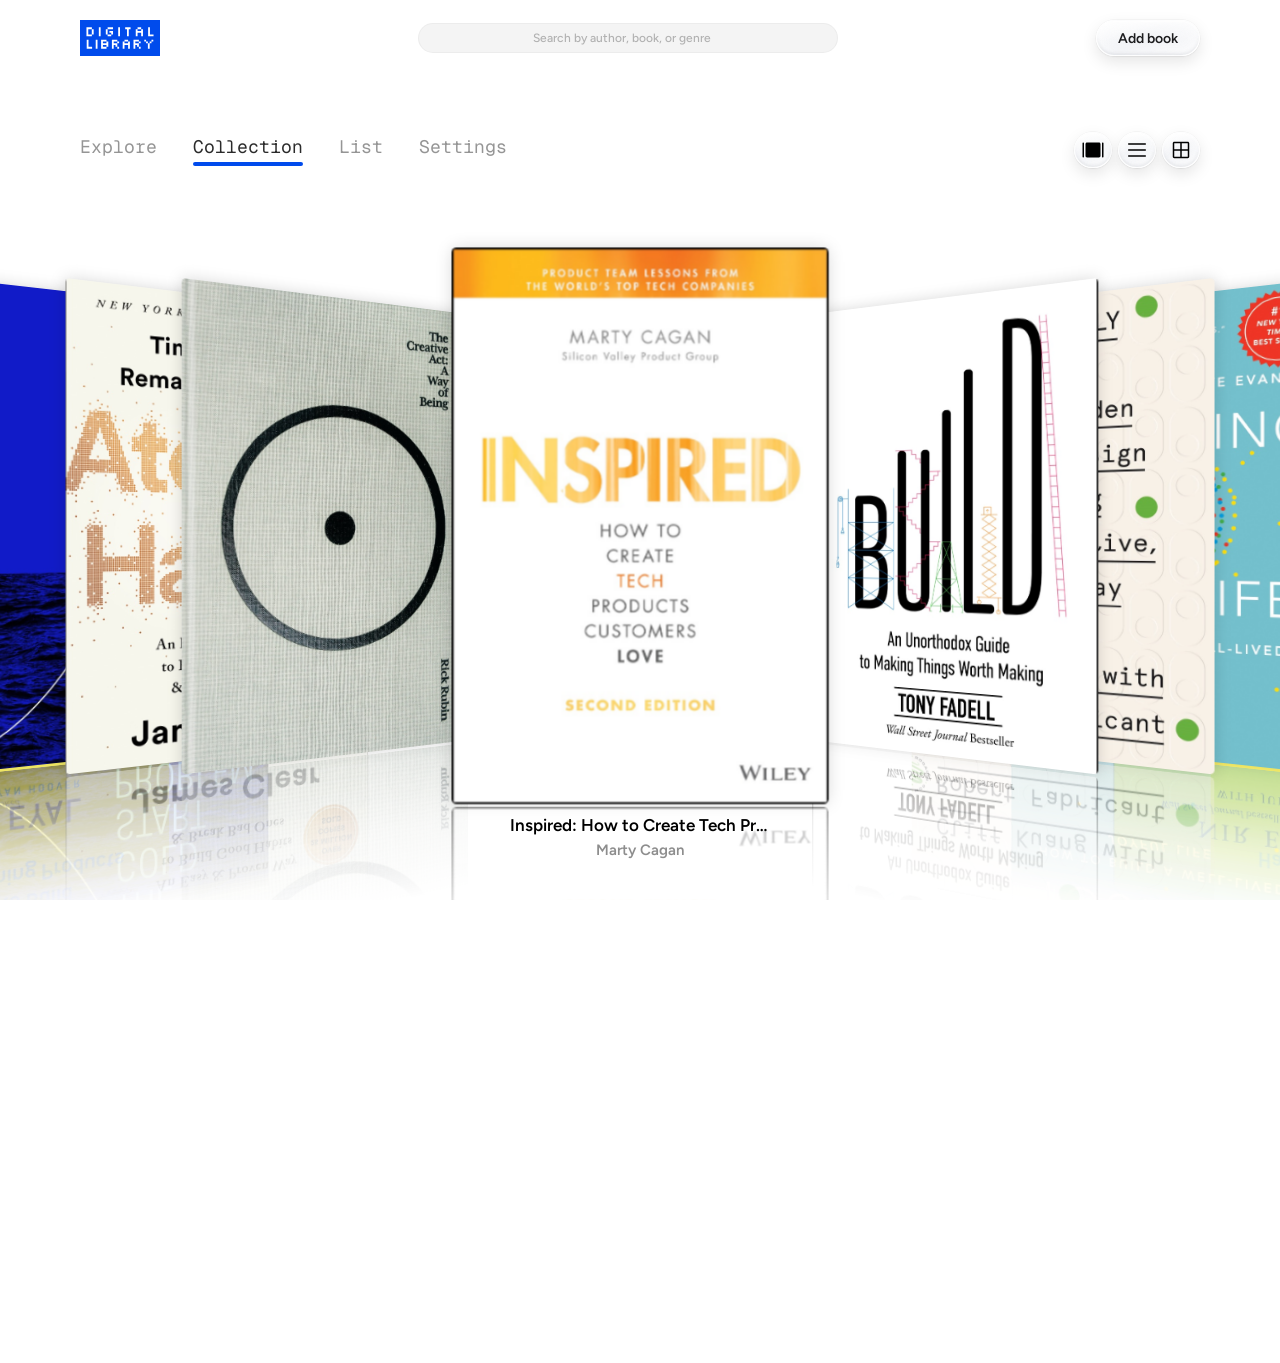
==== commit b544984c: "Styling" ====
--- a/index.html
+++ b/index.html
@@ -95,6 +95,21 @@
         <h2 class="tray-title" id="trayTitle"></h2>
         <p class="tray-author" id="trayAuthor"></p>
         <p class="tray-synopsis" id="traySynopsis"></p>
+
+        <div class="tray-shelf-actions">
+          <div class="tray-status" id="trayStatus" role="group" aria-label="Read status">
+            <button type="button" data-read="false">Unread</button>
+            <button type="button" data-read="true">Read</button>
+          </div>
+          <div class="tray-listwrap">
+            <button class="tray-listbtn" id="trayListBtn" type="button" aria-haspopup="true" aria-expanded="false">
+              <span id="trayListLabel">Add to list</span>
+              <img src="assets/caret-down.svg" alt="" />
+            </button>
+            <div class="tray-listmenu" id="trayListMenu" hidden></div>
+          </div>
+        </div>
+
         <div class="tray-ctas" id="trayCtas"></div>
         <button class="tray-remove" id="trayRemove" type="button">Remove from library</button>
       </div>
@@ -111,18 +126,9 @@
     <div class="page-inner" id="exploreInner"></div>
   </section>
 
-  <!-- List tab (empty state for now) -->
+  <!-- List tab -->
   <section class="tab-page" id="listPage" hidden>
-    <div class="empty-state">
-      <div class="empty-art" aria-hidden="true">
-        <svg width="80" height="80" viewBox="0 0 80 80" fill="none" xmlns="http://www.w3.org/2000/svg">
-          <circle cx="40" cy="40" r="40" fill="#EAF0FF"/>
-          <path d="M30 25h20a3 3 0 0 1 3 3v27l-13-8-13 8V28a3 3 0 0 1 3-3z" fill="#fff" stroke="#004BEC" stroke-width="2.6" stroke-linejoin="round"/>
-        </svg>
-      </div>
-      <h2>Your reading list is empty</h2>
-      <p>Books you set aside to read will collect here. We're building this next.</p>
-    </div>
+    <div class="page-inner" id="listInner"></div>
   </section>
 
   <!-- Settings tab -->
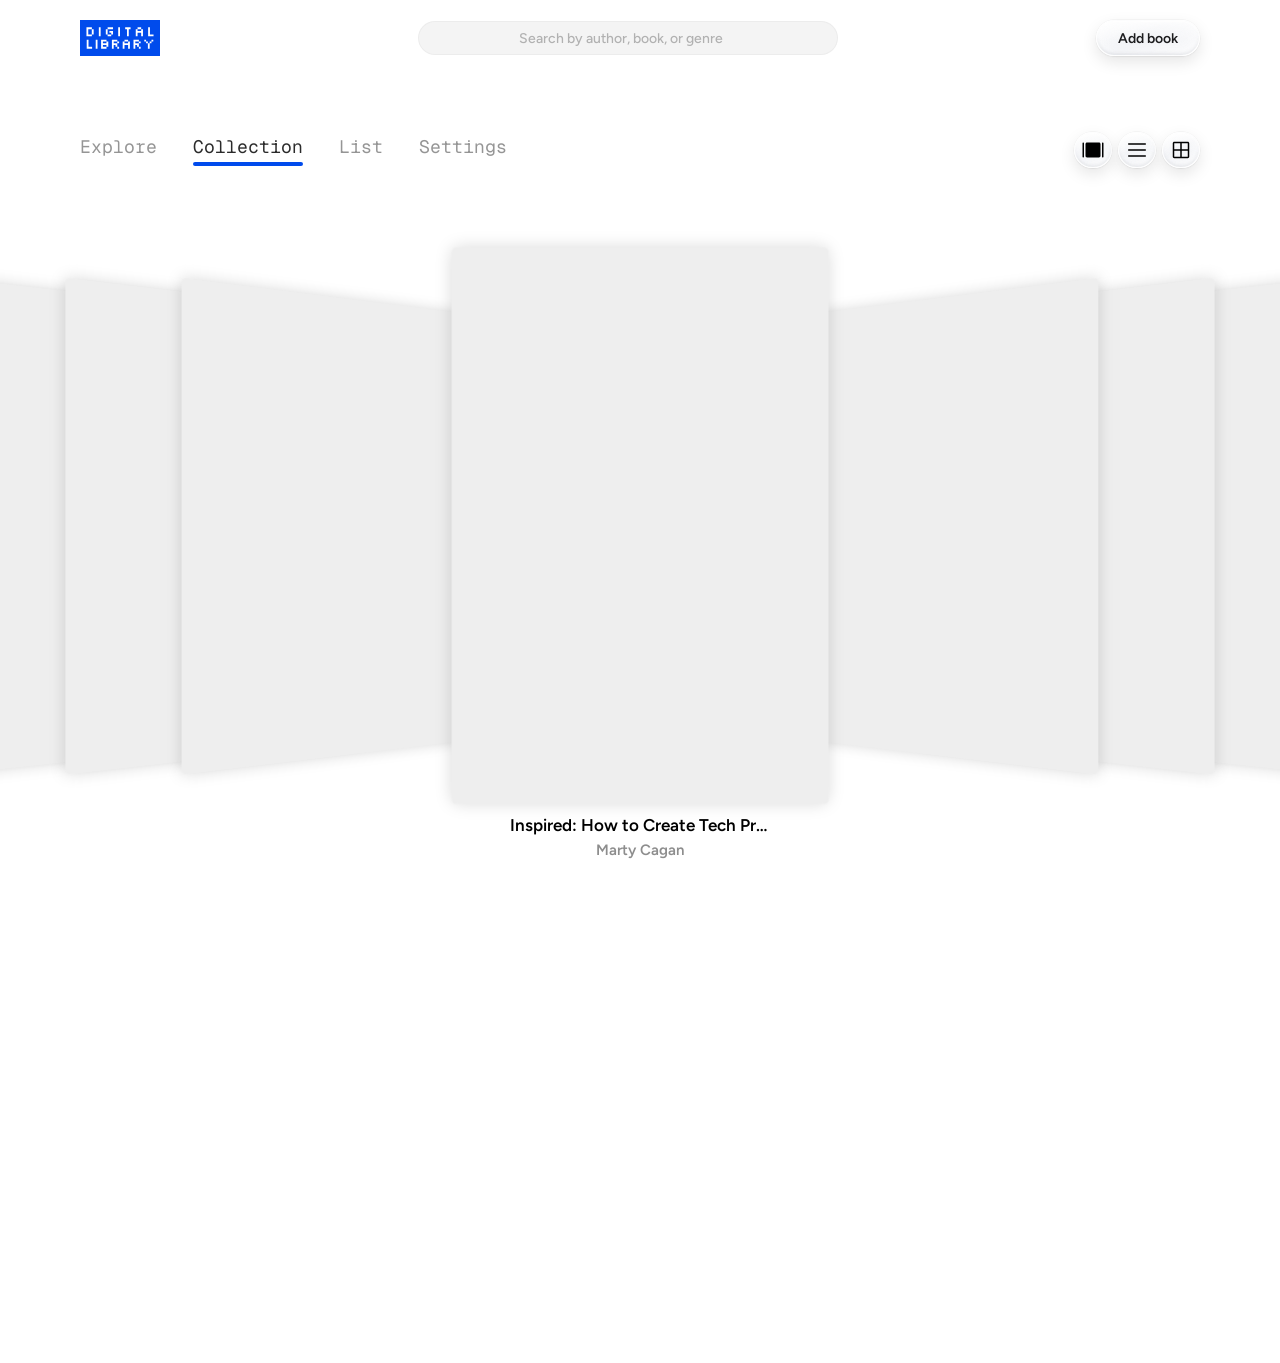
==== commit 4af312f6: "Styling" ====
--- a/index.html
+++ b/index.html
@@ -110,6 +110,7 @@
           </div>
         </div>
 
+        <button class="tray-add-btn" id="trayAddPreview" type="button" hidden>Add to collection</button>
         <div class="tray-ctas" id="trayCtas"></div>
         <button class="tray-remove" id="trayRemove" type="button">Remove from library</button>
       </div>
--- a/styles.css
+++ b/styles.css
@@ -81,14 +81,14 @@
 .search input {
   width: 100%;
   max-width: 420px;
-  height: 30px;
-  padding: 7px 20px;
+  height: 34px;
+  padding: 8px 20px;
   border: 1px solid rgba(145, 145, 145, 0.08);
   border-radius: 36px;
   background: #f4f4f4;
   font-family: 'Figtree', sans-serif;
   font-weight: 500;
-  font-size: 12px;
+  font-size: 14px;
   color: #2b2b2b;
   text-align: center;
   outline: none;
@@ -107,6 +107,9 @@
   width: 100%;
   max-width: 1120px;
   margin: var(--shelf-gap) auto 0;
+  /* Match the view-toggle height so the tabs sit in the same place on every
+     page, whether or not the toggles (Collection only) are shown. */
+  min-height: 36px;
 }
 
 .tabs { display: flex; align-items: center; gap: 36px; }
@@ -266,7 +269,8 @@
   position: absolute;
   inset: 0;
   overflow-y: auto;
-  padding: calc(var(--nav-bottom) + 28px) 20px 60px;
+  /* Same content start as the Explore/List/Settings pages. */
+  padding: calc(var(--nav-bottom) + 24px) 20px 60px;
 }
 .browse-inner {
   width: 100%;
@@ -623,8 +627,12 @@
     padding: 14px 20px;
   }
 
-  /* Tabs collapse to the current one with a caret */
+  /* Tabs collapse to the current one with a caret. No entrance animation here:
+     switching tabs re-shows a hidden link, which would otherwise replay the
+     rise-in and make the nav appear to jump. The descendant selector outranks
+     the later `.tab-link { animation: rise-in }` entrance rule. */
   .tab-link { display: none; }
+  .tabs .tab-link { animation: none; }
   .tab-link.active { display: flex; }
   .tab-caret { display: block; }
 
@@ -1389,3 +1397,294 @@
   .explore-hero-cover { width: 130px; }
   .explore-hero-synopsis { -webkit-line-clamp: 4; }
 }
+
+/* ============================== Read status & lists ============================== */
+
+/* Read badge on a cover (Explore shelves, browse grid/list, list page) */
+.shelf-item, .browse-item { position: relative; }
+.read-badge {
+  position: absolute;
+  top: 8px;
+  left: 8px;
+  width: 20px;
+  height: 20px;
+  border-radius: 50%;
+  background: #004bec;
+  display: flex;
+  align-items: center;
+  justify-content: center;
+  box-shadow: 0 1px 4px rgba(0, 0, 0, 0.3);
+  pointer-events: none;
+}
+
+/* ---------- Tray: status toggle + add-to-list ---------- */
+.tray-shelf-actions {
+  display: flex;
+  flex-wrap: wrap;
+  gap: 10px;
+  align-items: center;
+  margin-top: 18px;
+}
+.tray-status {
+  display: inline-flex;
+  padding: 3px;
+  border-radius: 11px;
+  background: rgba(0, 0, 0, 0.05);
+}
+.tray-status button {
+  padding: 7px 15px;
+  border: none;
+  border-radius: 9px;
+  background: none;
+  font-family: 'Figtree', sans-serif;
+  font-weight: 600;
+  font-size: 13px;
+  color: #6f6f6f;
+  cursor: pointer;
+  transition: background 0.15s ease, color 0.15s ease;
+}
+.tray-status button.active { background: #fff; color: #1d1d1f; box-shadow: 0 1px 4px rgba(0, 0, 0, 0.12); }
+.tray-status button[data-read="true"].active { background: #004bec; color: #fff; }
+
+.tray-listwrap { position: relative; }
+.tray-listbtn {
+  display: inline-flex;
+  align-items: center;
+  gap: 6px;
+  height: 36px;
+  padding: 0 14px;
+  border: 1px solid #e0e0e8;
+  border-radius: 29px;
+  background: #fff;
+  font-family: 'Figtree', sans-serif;
+  font-weight: 600;
+  font-size: 13px;
+  color: #2b2b2b;
+  cursor: pointer;
+  transition: background 0.15s ease;
+}
+.tray-listbtn:hover { background: #f6f6f9; }
+.tray-listbtn img { width: 15px; height: 15px; opacity: 0.55; }
+
+.tray-listmenu {
+  position: absolute;
+  bottom: calc(100% + 8px);
+  left: 0;
+  min-width: 236px;
+  max-height: 264px;
+  overflow-y: auto;
+  background: #fff;
+  border-radius: 14px;
+  box-shadow: 0 10px 34px rgba(0, 0, 0, 0.2);
+  padding: 6px;
+  z-index: 5;
+}
+.listmenu-item {
+  display: flex;
+  align-items: center;
+  gap: 10px;
+  width: 100%;
+  padding: 9px 10px;
+  border: none;
+  background: none;
+  border-radius: 9px;
+  font-family: 'Figtree', sans-serif;
+  font-weight: 500;
+  font-size: 14px;
+  color: #2b2b2b;
+  cursor: pointer;
+  text-align: left;
+}
+.listmenu-item:hover { background: #f4f4f7; }
+.listmenu-check {
+  width: 18px;
+  height: 18px;
+  flex-shrink: 0;
+  border-radius: 5px;
+  border: 1.5px solid #ccced9;
+  display: flex;
+  align-items: center;
+  justify-content: center;
+}
+.listmenu-item.checked .listmenu-check { background: #004bec; border-color: #004bec; }
+.listmenu-item.checked .listmenu-check::after {
+  content: '';
+  width: 5px;
+  height: 9px;
+  margin-top: -2px;
+  border: solid #fff;
+  border-width: 0 2px 2px 0;
+  transform: rotate(45deg);
+}
+.listmenu-name { flex: 1; min-width: 0; overflow: hidden; text-overflow: ellipsis; white-space: nowrap; }
+.listmenu-create {
+  display: flex;
+  gap: 6px;
+  padding: 8px 6px 4px;
+  margin-top: 4px;
+  border-top: 1px solid #f0f0f4;
+}
+.listmenu-create input {
+  flex: 1;
+  min-width: 0;
+  padding: 8px 10px;
+  border: 1.5px solid #ddd;
+  border-radius: 8px;
+  font-family: 'Figtree', sans-serif;
+  font-size: 13px;
+}
+.listmenu-create button {
+  padding: 0 12px;
+  border: none;
+  border-radius: 8px;
+  background: #004bec;
+  color: #fff;
+  font-family: 'Figtree', sans-serif;
+  font-weight: 600;
+  font-size: 13px;
+  cursor: pointer;
+}
+
+/* ---------- Lists page ---------- */
+.lists-head {
+  display: flex;
+  align-items: center;
+  justify-content: space-between;
+  gap: 16px;
+  margin-bottom: 24px;
+}
+.lists-title {
+  font-family: 'Figtree', sans-serif;
+  font-weight: 600;
+  font-size: 26px;
+  color: #1d1d1f;
+}
+.lists-new-btn {
+  flex-shrink: 0;
+  height: 38px;
+  padding: 0 18px;
+  border: none;
+  border-radius: 29px;
+  background: #004bec;
+  color: #fff;
+  font-family: 'Figtree', sans-serif;
+  font-weight: 600;
+  font-size: 14px;
+  cursor: pointer;
+  transition: background 0.15s ease;
+}
+.lists-new-btn:hover { background: #0038b8; }
+
+.list-creator { display: flex; gap: 8px; align-items: center; margin-bottom: 24px; }
+.list-creator input {
+  flex: 1;
+  max-width: 320px;
+  height: 38px;
+  padding: 0 14px;
+  border: 1.5px solid #ddd;
+  border-radius: 10px;
+  font-family: 'Figtree', sans-serif;
+  font-size: 14px;
+}
+
+.list-section { margin-bottom: 34px; animation: rise-in 0.4s cubic-bezier(0.22, 1, 0.36, 1) backwards; }
+.list-section-head {
+  display: flex;
+  align-items: baseline;
+  justify-content: space-between;
+  gap: 12px;
+  margin-bottom: 14px;
+}
+.list-section-headleft { display: flex; align-items: baseline; gap: 10px; min-width: 0; }
+.list-section-title {
+  font-family: 'Figtree', sans-serif;
+  font-weight: 600;
+  font-size: 18px;
+  color: #1d1d1f;
+}
+.list-section-count {
+  font-family: 'Figtree', sans-serif;
+  font-size: 13px;
+  color: #b1b1b1;
+}
+.list-del-btn {
+  flex-shrink: 0;
+  border: none;
+  background: none;
+  font-family: 'Figtree', sans-serif;
+  font-weight: 600;
+  font-size: 13px;
+  color: #9a9aa2;
+  cursor: pointer;
+  transition: color 0.15s ease;
+}
+.list-del-btn:hover, .list-del-btn.confirming { color: #c62828; }
+.list-empty-hint {
+  font-family: 'Figtree', sans-serif;
+  font-size: 14px;
+  color: #b1b1b1;
+  padding: 6px 0;
+}
+
+/* ---------- Explore: discovery cards & add ---------- */
+.explore-loading {
+  display: flex;
+  flex-direction: column;
+  align-items: center;
+  gap: 14px;
+  padding: 14vh 0;
+}
+.explore-loading p {
+  font-family: 'Figtree', sans-serif;
+  font-weight: 500;
+  font-size: 14px;
+  color: #6f6f6f;
+}
+
+.explore-card { display: flex; flex-direction: column; }
+.explore-add {
+  margin-top: 8px;
+  height: 30px;
+  padding: 0 8px;
+  border: 1px solid #d7d9e3;
+  border-radius: 8px;
+  background: #fff;
+  font-family: 'Figtree', sans-serif;
+  font-weight: 600;
+  font-size: 12px;
+  color: #004bec;
+  cursor: pointer;
+  transition: background 0.15s ease, color 0.15s ease, border-color 0.15s ease;
+}
+.explore-add:hover { background: #f0f4ff; }
+.explore-add.owned {
+  color: #8d8d8d;
+  background: #f6f6f9;
+  border-color: #ececf2;
+  cursor: default;
+}
+
+.explore-hero-btn.owned { background: #eef1fb; color: #6f6f6f; }
+.explore-hero-btn.owned:hover { background: #eef1fb; transform: none; }
+
+/* ---------- Tray: preview (discovery book not yet in library) ---------- */
+.tray-add-btn {
+  width: 100%;
+  height: 44px;
+  margin-top: 18px;
+  border: none;
+  border-radius: 12px;
+  background: #004bec;
+  color: #fff;
+  font-family: 'Figtree', sans-serif;
+  font-weight: 600;
+  font-size: 15px;
+  cursor: pointer;
+  transition: background 0.15s ease;
+}
+.tray-add-btn:hover { background: #0038b8; }
+.tray-add-btn:disabled { opacity: 0.6; cursor: default; }
+
+/* In preview there's no read-status, lists, or remove — just details + add. */
+.tray--preview .tray-shelf-actions,
+.tray--preview .tray-remove { display: none; }
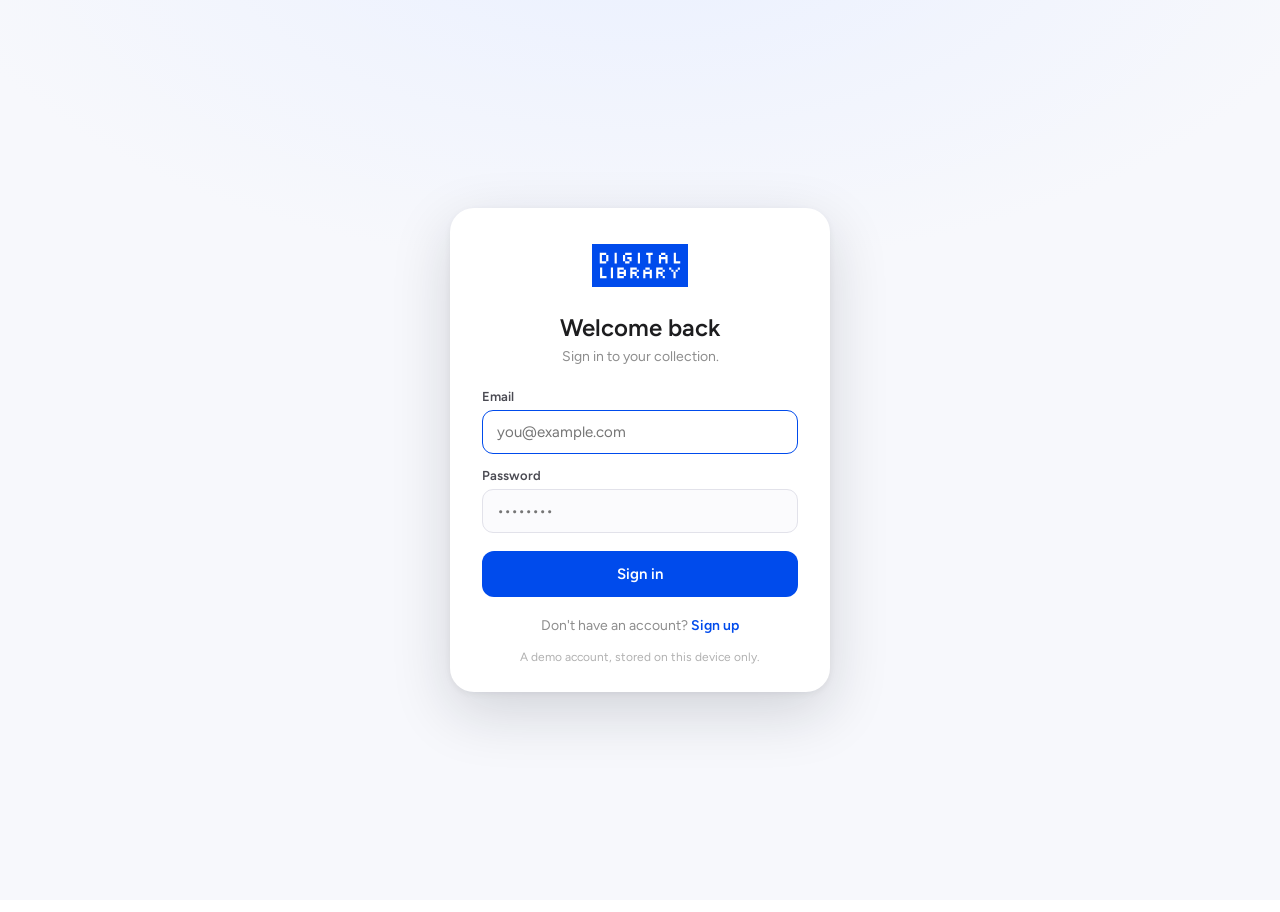
==== commit eebf5430: "Updates" ====
--- a/index.html
+++ b/index.html
@@ -36,6 +36,7 @@
                aria-label="Search by author, book, or genre" autocomplete="off" />
       </div>
       <button class="add-btn glass" id="addBtn">Add book</button>
+      <button class="avatar-btn" id="avatarBtn" title="Your profile" aria-label="Your profile" hidden></button>
     </div>
 
     <div class="nav-row">
@@ -137,6 +138,11 @@
     <div class="page-inner" id="settingsInner"></div>
   </section>
 
+  <!-- Profile tab -->
+  <section class="tab-page" id="profilePage" hidden>
+    <div class="page-inner" id="profileInner"></div>
+  </section>
+
   <!-- Add-book modal -->
   <div class="modal-backdrop" id="modalBackdrop" hidden>
     <div class="modal" role="dialog" aria-modal="true" aria-labelledby="modalTitle">
@@ -235,6 +241,36 @@
   </div>
 
   <canvas id="captureCanvas" hidden></canvas>
+
+  <!-- Sign in / sign up splash -->
+  <div class="auth-splash" id="authSplash" hidden>
+    <div class="auth-card">
+      <img class="auth-logo" src="assets/logo.svg" alt="Digital Library" />
+      <h1 class="auth-title" id="authTitle">Welcome back</h1>
+      <p class="auth-subtitle" id="authSubtitle">Sign in to your collection.</p>
+
+      <form class="auth-form" id="authForm" novalidate>
+        <div class="auth-field" id="authNameField" hidden>
+          <label for="authName">Name</label>
+          <input type="text" id="authName" autocomplete="name" placeholder="Ada Lovelace" />
+        </div>
+        <div class="auth-field">
+          <label for="authEmail">Email</label>
+          <input type="email" id="authEmail" autocomplete="email" placeholder="you@example.com" required />
+        </div>
+        <div class="auth-field">
+          <label for="authPassword">Password</label>
+          <input type="password" id="authPassword" autocomplete="current-password" placeholder="••••••••" required />
+        </div>
+        <p class="auth-error" id="authError" hidden></p>
+        <button type="submit" class="auth-submit" id="authSubmit">Sign in</button>
+      </form>
+
+      <p class="auth-toggle" id="authToggle"></p>
+      <p class="auth-note">A demo account, stored on this device only.</p>
+    </div>
+  </div>
+
   <script src="assets/vendor/tesseract.min.js"></script>
   <script src="app.js"></script>
 </body>
--- a/styles.css
+++ b/styles.css
@@ -1688,3 +1688,215 @@
 /* In preview there's no read-status, lists, or remove — just details + add. */
 .tray--preview .tray-shelf-actions,
 .tray--preview .tray-remove { display: none; }
+
+/* ============================== Accounts ============================== */
+
+/* Avatar button in the header */
+.avatar-btn {
+  flex-shrink: 0;
+  width: 36px;
+  height: 36px;
+  border-radius: 50%;
+  border: none;
+  background: #004bec;
+  color: #fff;
+  font-family: 'Figtree', sans-serif;
+  font-weight: 600;
+  font-size: 14px;
+  cursor: pointer;
+  transition: box-shadow 0.15s ease, transform 0.15s ease;
+}
+.avatar-btn:hover { transform: translateY(-1px); box-shadow: 0 3px 10px rgba(0, 75, 236, 0.4); }
+.avatar-btn.active { box-shadow: 0 0 0 3px rgba(0, 75, 236, 0.25); }
+
+/* ---------- Splash ---------- */
+.auth-splash {
+  position: fixed;
+  inset: 0;
+  z-index: 200;
+  display: flex;
+  align-items: center;
+  justify-content: center;
+  padding: 20px;
+  background:
+    radial-gradient(1200px 600px at 50% -10%, #eaf0ff 0%, rgba(234, 240, 255, 0) 60%),
+    #f7f8fc;
+}
+.auth-card {
+  width: 100%;
+  max-width: 380px;
+  background: #fff;
+  border-radius: 24px;
+  padding: 36px 32px 28px;
+  box-shadow: 0 20px 60px rgba(20, 22, 40, 0.16), 0 2px 6px rgba(20, 22, 40, 0.06);
+  text-align: center;
+  animation: rise-in 0.45s cubic-bezier(0.22, 1, 0.36, 1) backwards;
+}
+.auth-logo { width: 96px; height: 43px; margin-bottom: 22px; }
+.auth-title {
+  font-family: 'Figtree', sans-serif;
+  font-weight: 600;
+  font-size: 24px;
+  color: #1d1d1f;
+}
+.auth-subtitle {
+  margin-top: 6px;
+  font-family: 'Figtree', sans-serif;
+  font-size: 14px;
+  color: #8d8d8d;
+}
+.auth-form { margin-top: 24px; text-align: left; display: flex; flex-direction: column; gap: 14px; }
+.auth-field { display: flex; flex-direction: column; gap: 6px; }
+.auth-field label {
+  font-family: 'Figtree', sans-serif;
+  font-weight: 600;
+  font-size: 13px;
+  color: #4a4a52;
+}
+.auth-field input {
+  height: 44px;
+  padding: 0 14px;
+  border: 1.5px solid #e2e2ea;
+  border-radius: 11px;
+  background: #fbfbfd;
+  font-family: 'Figtree', sans-serif;
+  font-size: 15px;
+  color: #1d1d1f;
+  outline: none;
+  transition: border-color 0.15s ease, background 0.15s ease;
+}
+.auth-field input:focus { border-color: #004bec; background: #fff; }
+.auth-error {
+  font-family: 'Figtree', sans-serif;
+  font-size: 13px;
+  color: #c62828;
+  margin: -2px 0 0;
+}
+.auth-submit {
+  height: 46px;
+  margin-top: 4px;
+  border: none;
+  border-radius: 12px;
+  background: #004bec;
+  color: #fff;
+  font-family: 'Figtree', sans-serif;
+  font-weight: 600;
+  font-size: 15px;
+  cursor: pointer;
+  transition: background 0.15s ease;
+}
+.auth-submit:hover { background: #0038b8; }
+.auth-submit:disabled { opacity: 0.6; cursor: default; }
+.auth-toggle {
+  margin-top: 20px;
+  font-family: 'Figtree', sans-serif;
+  font-size: 14px;
+  color: #8d8d8d;
+}
+.auth-link {
+  border: none;
+  background: none;
+  padding: 0;
+  font-family: 'Figtree', sans-serif;
+  font-weight: 600;
+  font-size: 14px;
+  color: #004bec;
+  cursor: pointer;
+}
+.auth-link:hover { text-decoration: underline; }
+.auth-note {
+  margin-top: 16px;
+  font-family: 'Figtree', sans-serif;
+  font-size: 12px;
+  color: #b1b1b1;
+}
+
+/* ---------- Profile ---------- */
+.profile-head { display: flex; align-items: center; gap: 20px; margin-bottom: 30px; }
+.profile-avatar {
+  width: 76px;
+  height: 76px;
+  flex-shrink: 0;
+  border-radius: 50%;
+  background: linear-gradient(135deg, #004bec, #3f6fff);
+  color: #fff;
+  display: flex;
+  align-items: center;
+  justify-content: center;
+  font-family: 'Figtree', sans-serif;
+  font-weight: 600;
+  font-size: 30px;
+}
+.profile-name {
+  font-family: 'Figtree', sans-serif;
+  font-weight: 600;
+  font-size: 26px;
+  color: #1d1d1f;
+}
+.profile-name-input {
+  font-family: 'Figtree', sans-serif;
+  font-weight: 600;
+  font-size: 24px;
+  color: #1d1d1f;
+  border: none;
+  border-bottom: 2px solid #004bec;
+  outline: none;
+  width: min(280px, 70vw);
+  background: none;
+}
+.profile-email { margin-top: 4px; font-family: 'Figtree', sans-serif; font-size: 15px; color: #6f6f6f; }
+.profile-since { margin-top: 2px; font-family: 'Figtree', sans-serif; font-size: 13px; color: #b1b1b1; }
+
+.profile-stats {
+  display: grid;
+  grid-template-columns: repeat(4, 1fr);
+  gap: 12px;
+  margin-bottom: 22px;
+}
+.stat-card {
+  border: 1px solid #ececf2;
+  border-radius: 16px;
+  padding: 18px 14px;
+  text-align: center;
+}
+.stat-num {
+  font-family: 'Figtree', sans-serif;
+  font-weight: 600;
+  font-size: 28px;
+  color: #1d1d1f;
+}
+.stat-label {
+  margin-top: 4px;
+  font-family: 'Figtree', sans-serif;
+  font-size: 13px;
+  color: #8d8d8d;
+}
+.stat-card.stat-soon { position: relative; }
+.stat-card.stat-soon .stat-num { color: #c9ccd6; }
+.stat-card.stat-soon::after {
+  content: 'Soon';
+  position: absolute;
+  top: 8px; right: 8px;
+  font-family: 'Figtree', sans-serif;
+  font-size: 9px;
+  font-weight: 600;
+  letter-spacing: 0.03em;
+  text-transform: uppercase;
+  color: #b7bccb;
+}
+
+.profile-substats {
+  display: flex;
+  gap: 24px;
+  margin-bottom: 30px;
+  font-family: 'Figtree', sans-serif;
+  font-size: 14px;
+  color: #6f6f6f;
+}
+.profile-substats strong { color: #1d1d1f; font-weight: 600; }
+
+.profile-actions { display: flex; gap: 10px; }
+
+@media (max-width: 900px) {
+  .profile-stats { grid-template-columns: repeat(2, 1fr); }
+}
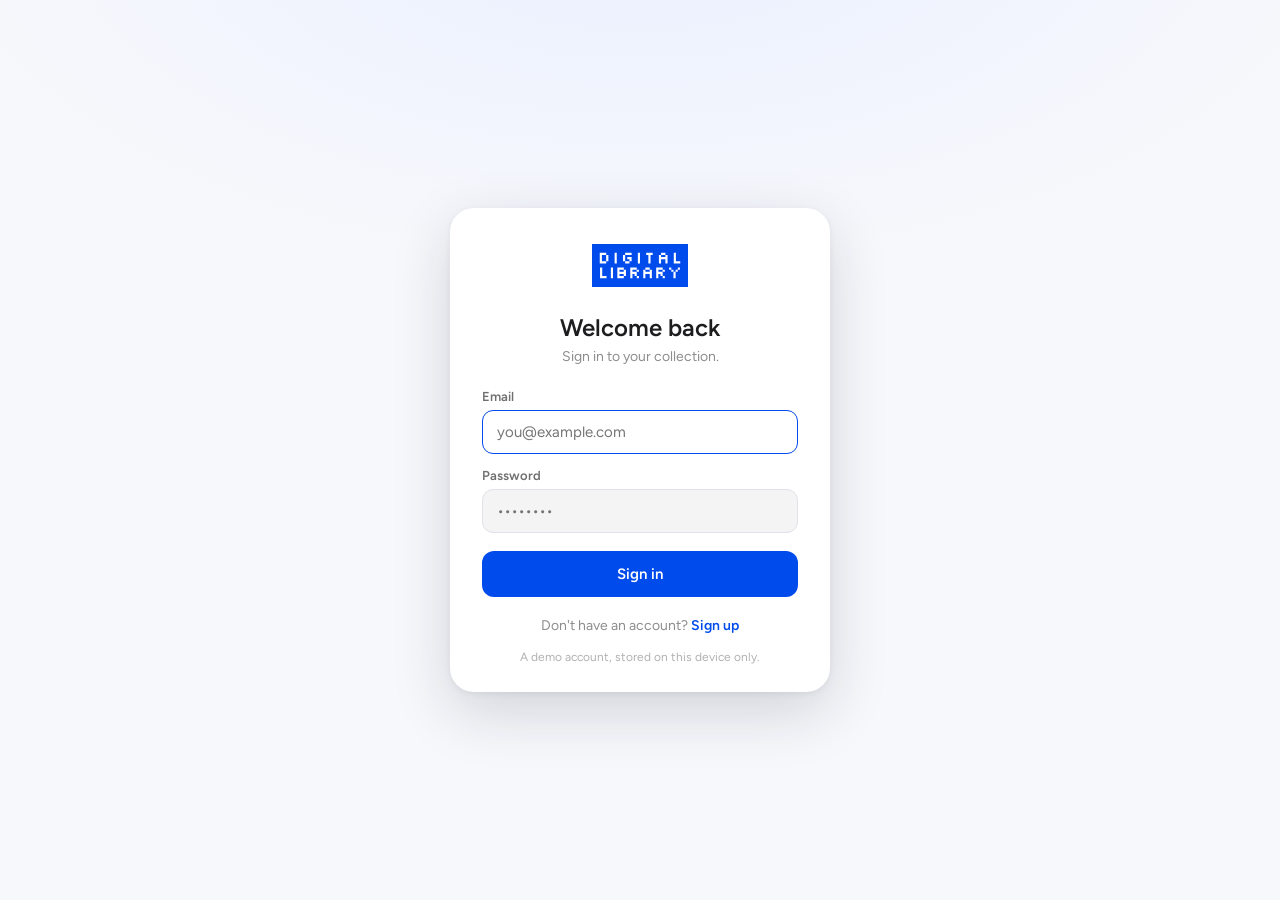
==== commit 0c9ab6c6: "Updates" ====
--- a/index.html
+++ b/index.html
@@ -40,6 +40,7 @@
     </div>
 
     <div class="nav-row">
+     <div class="nav-left">
       <nav class="tabs" id="tabsNav">
         <button class="tab-link" data-tab="explore" data-label="Explore">
           Explore<img class="tab-caret" src="assets/caret-down.svg" alt="" />
@@ -56,6 +57,7 @@
         <span class="tab-indicator" id="tabIndicator" aria-hidden="true"></span>
         <div class="tab-menu glass glass--static" id="tabMenu" role="menu" hidden></div>
       </nav>
+     </div>
 
       <div class="view-ctas" id="viewCtas" role="group" aria-label="View">
         <button class="glass view-cta active" data-view="cover" aria-label="Cover view" title="Cover view" aria-pressed="true">
@@ -73,6 +75,9 @@
       </div>
     </div>
   </header>
+
+  <!-- Collection category sub-nav (floats below the header, over the shelf) -->
+  <div class="collection-subnav" id="collectionSubnav" role="tablist" aria-label="Collection categories" hidden></div>
 
   <p class="empty-shelf" id="emptyShelf" hidden>
     Your library is empty. Use <strong>Add book</strong> to put something on the shelf.
@@ -125,11 +130,13 @@
 
   <!-- Explore tab -->
   <section class="tab-page" id="explorePage" hidden>
+    <div class="explore-subnav" id="exploreSubnav" role="tablist" aria-label="Explore categories"></div>
     <div class="page-inner" id="exploreInner"></div>
   </section>
 
   <!-- List tab -->
   <section class="tab-page" id="listPage" hidden>
+    <div class="explore-subnav" id="listSubnav" role="tablist" aria-label="List categories"></div>
     <div class="page-inner" id="listInner"></div>
   </section>
 
@@ -242,6 +249,24 @@
 
   <canvas id="captureCanvas" hidden></canvas>
 
+  <!-- Generic manual add (non-book collections) -->
+  <div class="modal-backdrop" id="manualBackdrop" hidden>
+    <div class="modal manual-modal" role="dialog" aria-modal="true" aria-labelledby="manualTitle">
+      <div class="modal-header">
+        <h2 id="manualTitle">Add item</h2>
+        <button class="modal-close" id="manualClose" aria-label="Close">&times;</button>
+      </div>
+      <div class="manual-fields">
+        <input type="text" id="manualTitleInput" placeholder="Title" />
+        <input type="text" id="manualCreatorInput" placeholder="Creator" />
+        <input type="url" id="manualCoverInput" placeholder="Cover image URL (optional)" />
+        <textarea id="manualSynopsis" placeholder="Notes or synopsis (optional)" rows="3"></textarea>
+        <p class="modal-status" id="manualStatus" hidden></p>
+        <button class="btn primary" id="manualAddBtn">Add</button>
+      </div>
+    </div>
+  </div>
+
   <!-- Sign in / sign up splash -->
   <div class="auth-splash" id="authSplash" hidden>
     <div class="auth-card">
--- a/styles.css
+++ b/styles.css
@@ -12,8 +12,8 @@
   --cover-w: min(calc(var(--cover-fit) * 0.677), calc(100vw * 0.58));
   --cover-h: calc(var(--cover-w) / 0.677);
   --side-scale: 0.8;
-  --title-color: #000;
-  --author-color: #8d8d8d;
+  --title-color: var(--text);
+  --author-color: var(--text-dim);
 
   /* Vertical rhythm: the same gap sits above the nav row and below it,
      so the header and the shelf are evenly spaced. */
@@ -24,12 +24,82 @@
      (50% 40%), so it renders this far above the container's top edge:
      0.4 x containerHeight x (scale - 1), where scale = 1400/(1400-160). */
   --cover-lift: calc((var(--cover-h) + 140px) * 0.0516);
+
+  /* ---- Colour tokens (light) ---- */
+  color-scheme: light;
+  --bg: #ffffff;
+  --bg-soft: #f7f8fc;
+  --surface: #ffffff;
+  --surface-2: #f4f4f4;
+  --surface-3: #f6f6f9;
+  --text: #1d1d1f;
+  --text-2: #6f6f6f;
+  --text-dim: #8d8d8d;
+  --text-mute: #b1b1b1;
+  --border: #ececf2;
+  --border-2: #e2e2ea;
+  --accent: #004bec;
+  --accent-strong: #0038b8;
+  --topbar-bg: rgba(255, 255, 255, 0.72);
+  --card-shadow: 0 20px 60px rgba(20, 22, 40, 0.16), 0 2px 6px rgba(20, 22, 40, 0.06);
+  --glass-bg: linear-gradient(150deg, rgba(255,255,255,0.92) 0%, rgba(255,255,255,0.32) 46%, rgba(255,255,255,0.78) 100%), rgba(228,230,238,0.72);
+  --glass-border: rgba(255,255,255,0.8);
+  --hero-bg: linear-gradient(120deg, #f4f7ff 0%, #eef1fb 100%);
+  --splash-bg: radial-gradient(1200px 600px at 50% -10%, #eaf0ff 0%, rgba(234,240,255,0) 60%), var(--bg-soft);
+  --disc: #eaf0ff;
+}
+
+/* ---- Dark theme ---- */
+:root[data-theme="dark"] {
+  color-scheme: dark;
+  --bg: #0e0f13;
+  --bg-soft: #15161c;
+  --surface: #191b22;
+  --surface-2: #23252e;
+  --surface-3: #2a2c37;
+  --text: #f2f3f7;
+  --text-2: #b9bcc8;
+  --text-dim: #9a9db0;
+  --text-mute: #6f7284;
+  --border: #2b2d38;
+  --border-2: #363948;
+  --topbar-bg: rgba(18, 19, 25, 0.72);
+  --card-shadow: 0 20px 60px rgba(0, 0, 0, 0.55), 0 2px 6px rgba(0, 0, 0, 0.4);
+  --glass-bg: linear-gradient(150deg, rgba(255,255,255,0.10) 0%, rgba(255,255,255,0.03) 46%, rgba(255,255,255,0.07) 100%), rgba(38,40,50,0.75);
+  --glass-border: rgba(255,255,255,0.14);
+  --hero-bg: linear-gradient(120deg, #1b1e2b 0%, #191b26 100%);
+  --splash-bg: radial-gradient(1200px 600px at 50% -10%, #1a2036 0%, rgba(26,32,54,0) 60%), var(--bg-soft);
+  --disc: #232a3d;
+}
+/* Auto: follow the system when no explicit choice is set. */
+@media (prefers-color-scheme: dark) {
+  :root:not([data-theme="light"]) {
+    color-scheme: dark;
+    --bg: #0e0f13;
+    --bg-soft: #15161c;
+    --surface: #191b22;
+    --surface-2: #23252e;
+    --surface-3: #2a2c37;
+    --text: #f2f3f7;
+    --text-2: #b9bcc8;
+    --text-dim: #9a9db0;
+    --text-mute: #6f7284;
+    --border: #2b2d38;
+    --border-2: #363948;
+    --topbar-bg: rgba(18, 19, 25, 0.72);
+    --card-shadow: 0 20px 60px rgba(0, 0, 0, 0.55), 0 2px 6px rgba(0, 0, 0, 0.4);
+    --glass-bg: linear-gradient(150deg, rgba(255,255,255,0.10) 0%, rgba(255,255,255,0.03) 46%, rgba(255,255,255,0.07) 100%), rgba(38,40,50,0.75);
+    --glass-border: rgba(255,255,255,0.14);
+    --hero-bg: linear-gradient(120deg, #1b1e2b 0%, #191b26 100%);
+    --splash-bg: radial-gradient(1200px 600px at 50% -10%, #1a2036 0%, rgba(26,32,54,0) 60%), var(--bg-soft);
+    --disc: #232a3d;
+  }
 }
 
 html, body {
   height: 100%;
   overflow: hidden;
-  background: #fff;
+  background: var(--surface);
   font-family: 'Figtree', sans-serif;
   /* Lock the page: no rubber-band scroll, no text auto-sizing on rotate. */
   overscroll-behavior: none;
@@ -59,7 +129,7 @@
   display: flex;
   flex-direction: column;
   /* Translucent so list/grid content passes softly beneath it. */
-  background: rgba(255, 255, 255, 0.72);
+  background: var(--topbar-bg);
   backdrop-filter: blur(20px) saturate(180%);
   -webkit-backdrop-filter: blur(20px) saturate(180%);
 }
@@ -85,15 +155,15 @@
   padding: 8px 20px;
   border: 1px solid rgba(145, 145, 145, 0.08);
   border-radius: 36px;
-  background: #f4f4f4;
+  background: var(--surface-2);
   font-family: 'Figtree', sans-serif;
   font-weight: 500;
   font-size: 14px;
-  color: #2b2b2b;
+  color: var(--text);
   text-align: center;
   outline: none;
 }
-.search input::placeholder { color: #b1b1b1; }
+.search input::placeholder { color: var(--text-mute); }
 /* Stays centred while typing, so the query grows outward from the middle. */
 .search input:focus { border-color: rgba(0, 75, 236, 0.35); }
 .search input::-webkit-search-cancel-button { cursor: pointer; }
@@ -124,15 +194,15 @@
   font-family: 'Geist Mono', monospace;
   font-weight: 400;
   font-size: 18px;
-  color: rgba(43, 43, 43, 0.5);
+  color: var(--text-dim);
   cursor: pointer;
   white-space: nowrap;
   transition: color 0.15s ease;
 }
-.tab-link:hover { color: rgba(43, 43, 43, 0.8); }
+.tab-link:hover { color: var(--text-2); }
 /* The underline is a single shared bar (.tab-indicator) that slides between
    tabs, so the transparent border here only reserves its height. */
-.tab-link.active { color: #2b2b2b; }
+.tab-link.active { color: var(--text); }
 
 .tab-indicator {
   position: absolute;
@@ -218,7 +288,7 @@
 .book .cover {
   top: 0;
   box-shadow: 0 0 15.9px rgba(0, 0, 0, 0.15);
-  background: #eee;
+  background: var(--surface-2);
 }
 
 /* Mirrored copy of the cover, faded with a mask */
@@ -284,7 +354,7 @@
   text-align: center;
   font-family: 'Figtree', sans-serif;
   font-size: 15px;
-  color: #8d8d8d;
+  color: var(--text-dim);
 }
 
 /* Grid */
@@ -300,7 +370,7 @@
   object-fit: cover;
   border-radius: 4.5px;
   box-shadow: 0 0 13.5px rgba(0, 0, 0, 0.15);
-  background: #eee;
+  background: var(--surface-2);
   display: block;
   transition: transform 0.15s ease, box-shadow 0.15s ease;
 }
@@ -323,7 +393,7 @@
   font-family: 'Figtree', sans-serif;
   font-weight: 600;
   font-size: 13px;
-  color: #8d8d8d;
+  color: var(--text-dim);
   white-space: nowrap;
   overflow: hidden;
   text-overflow: ellipsis;
@@ -336,19 +406,19 @@
   align-items: center;
   gap: 16px;
   padding: 12px 8px;
-  border-bottom: 1px solid #f0f0f0;
+  border-bottom: 1px solid var(--border);
   cursor: pointer;
   border-radius: 10px;
   transition: background 0.15s ease;
 }
-.list .browse-item:hover { background: #fafafa; }
+.list .browse-item:hover { background: var(--surface-3); }
 .list .browse-item img {
   width: 44px;
   height: 66px;
   object-fit: cover;
   border-radius: 3px;
   box-shadow: 0 0 8px rgba(0, 0, 0, 0.15);
-  background: #eee;
+  background: var(--surface-2);
   flex-shrink: 0;
 }
 .list .browse-item h3 {
@@ -362,7 +432,7 @@
   font-family: 'Figtree', sans-serif;
   font-weight: 600;
   font-size: 15px;
-  color: #8d8d8d;
+  color: var(--text-dim);
 }
 
 /* ---------- Add button ---------- */
@@ -373,13 +443,8 @@
 .glass {
   position: relative;
   isolation: isolate;
-  border: 1px solid rgba(255, 255, 255, 0.8);
-  background:
-    linear-gradient(150deg,
-      rgba(255, 255, 255, 0.92) 0%,
-      rgba(255, 255, 255, 0.32) 46%,
-      rgba(255, 255, 255, 0.78) 100%),
-    rgba(228, 230, 238, 0.72);
+  border: 1px solid var(--glass-border);
+  background: var(--glass-bg);
   backdrop-filter: blur(18px) saturate(190%);
   -webkit-backdrop-filter: blur(18px) saturate(190%);
   box-shadow:
@@ -432,7 +497,7 @@
   height: 36px;
   padding: 0 21px;
   border-radius: 29px;
-  color: #1d1d1f;
+  color: var(--text);
   font-family: 'Figtree', sans-serif;
   font-weight: 600;
   font-size: 14px;
@@ -455,7 +520,7 @@
   width: min(520px, calc(100vw - 32px));
   max-height: calc(100vh - 48px);
   overflow-y: auto;
-  background: #fff;
+  background: var(--surface);
   border-radius: 20px;
   padding: 24px;
   display: flex;
@@ -474,7 +539,7 @@
   background: none;
   font-size: 28px;
   line-height: 1;
-  color: #8d8d8d;
+  color: var(--text-dim);
   cursor: pointer;
 }
 
@@ -494,10 +559,10 @@
   font-family: 'Figtree', sans-serif;
   font-weight: 600;
   font-size: 15px;
-  color: #6f6f6f;
-  cursor: pointer;
-}
-.tab.active { background: #fff; color: #000; box-shadow: 0 1px 4px rgba(0,0,0,0.12); }
+  color: var(--text-2);
+  cursor: pointer;
+}
+.tab.active { background: var(--surface); color: #000; box-shadow: 0 1px 4px rgba(0,0,0,0.12); }
 
 .camera-wrap {
   position: relative;
@@ -542,7 +607,7 @@
 .manual-isbn input {
   flex: 1;
   padding: 10px 14px;
-  border: 1.5px solid #ddd;
+  border: 1.5px solid var(--border-2);
   border-radius: 10px;
   font-family: 'Figtree', sans-serif;
   font-size: 15px;
@@ -559,14 +624,14 @@
 }
 .btn.primary { background: #1d24e0; color: #fff; }
 .btn.primary:hover { background: #161cb8; }
-.btn.secondary { background: #f2f2f2; color: #2b2b2b; }
+.btn.secondary { background: #f2f2f2; color: var(--text); }
 .btn.secondary:hover { background: #e6e6e6; }
 .btn:disabled { opacity: 0.5; cursor: default; }
 
 .modal-status {
   text-align: center;
   font-size: 14px;
-  color: #6f6f6f;
+  color: var(--text-2);
   min-height: 20px;
 }
 .modal-status.error { color: #c62828; }
@@ -584,7 +649,7 @@
   object-fit: cover;
   border-radius: 4px;
   box-shadow: 0 2px 8px rgba(0,0,0,0.18);
-  background: #ddd;
+  background: var(--border-2);
 }
 .confirm-fields {
   flex: 1;
@@ -595,7 +660,7 @@
 }
 .confirm-fields input {
   padding: 9px 12px;
-  border: 1.5px solid #ddd;
+  border: 1.5px solid var(--border-2);
   border-radius: 9px;
   font-family: 'Figtree', sans-serif;
   font-size: 15px;
@@ -700,7 +765,7 @@
   aspect-ratio: 0.677;
   object-fit: cover;
   border-radius: 5px;
-  background: #eee;
+  background: var(--surface-2);
   box-shadow: 0 6px 20px rgba(0, 0, 0, 0.22);
 }
 
@@ -709,7 +774,7 @@
   font-family: 'Figtree', sans-serif;
   font-weight: 600;
   font-size: 22px;
-  color: #1d1d1f;
+  color: var(--text);
   line-height: 1.25;
 }
 .tray-author {
@@ -717,7 +782,7 @@
   font-family: 'Figtree', sans-serif;
   font-weight: 600;
   font-size: 15px;
-  color: #8d8d8d;
+  color: var(--text-dim);
 }
 .tray-synopsis {
   margin-top: 14px;
@@ -738,7 +803,7 @@
   font-family: 'Figtree', sans-serif;
   font-weight: 600;
   font-size: 14px;
-  color: #1d1d1f;
+  color: var(--text);
   text-decoration: none;
   white-space: nowrap;
 }
@@ -859,7 +924,7 @@
   font-family: 'Geist Mono', monospace;
   font-weight: 400;
   font-size: 16px;
-  color: #2b2b2b;
+  color: var(--text);
   cursor: pointer;
   white-space: nowrap;
   transition: background 0.15s ease, color 0.15s ease;
@@ -879,7 +944,7 @@
   font-family: 'Figtree', sans-serif;
   font-weight: 600;
   font-size: 14px;
-  color: #2b2b2b;
+  color: var(--text);
 }
 .candidate-list { display: flex; flex-direction: column; gap: 6px; }
 
@@ -888,9 +953,9 @@
   align-items: center;
   gap: 12px;
   padding: 8px;
-  border: 1.5px solid #eee;
+  border: 1.5px solid var(--surface-2);
   border-radius: 12px;
-  background: #fff;
+  background: var(--surface);
   text-align: left;
   cursor: pointer;
   transition: border-color 0.15s ease, background 0.15s ease;
@@ -901,7 +966,7 @@
   height: 60px;
   object-fit: cover;
   border-radius: 3px;
-  background: #eee;
+  background: var(--surface-2);
   flex-shrink: 0;
 }
 .candidate-text { min-width: 0; }
@@ -910,7 +975,7 @@
   font-family: 'Figtree', sans-serif;
   font-weight: 600;
   font-size: 14px;
-  color: #1d1d1f;
+  color: var(--text);
   white-space: nowrap;
   overflow: hidden;
   text-overflow: ellipsis;
@@ -918,7 +983,7 @@
 .candidate-text span {
   font-family: 'Figtree', sans-serif;
   font-size: 13px;
-  color: #8d8d8d;
+  color: var(--text-dim);
 }
 
 /* ---------- Remove & empty state ---------- */
@@ -948,10 +1013,10 @@
   font-family: 'Figtree', sans-serif;
   font-size: 16px;
   line-height: 1.5;
-  color: #8d8d8d;
+  color: var(--text-dim);
   z-index: 5;
 }
-.empty-shelf strong { color: #2b2b2b; }
+.empty-shelf strong { color: var(--text); }
 
 /* ---------- Add-book: match, loading & error states ---------- */
 .match-loading {
@@ -974,7 +1039,7 @@
   font-family: 'Figtree', sans-serif;
   font-weight: 500;
   font-size: 14px;
-  color: #6f6f6f;
+  color: var(--text-2);
 }
 
 /* Matched book — the confirmation */
@@ -988,7 +1053,7 @@
   font-family: 'Figtree', sans-serif;
   font-weight: 600;
   font-size: 14px;
-  color: #8d8d8d;
+  color: var(--text-dim);
 }
 .match-cover-wrap {
   margin: 14px 0 16px;
@@ -1003,7 +1068,7 @@
   aspect-ratio: 0.66;
   object-fit: cover;
   border-radius: 6px;
-  background: #eee;
+  background: var(--surface-2);
   box-shadow: 0 12px 32px rgba(0, 0, 0, 0.22);
 }
 .match-title {
@@ -1011,20 +1076,20 @@
   font-weight: 600;
   font-size: 20px;
   line-height: 1.25;
-  color: #1d1d1f;
+  color: var(--text);
 }
 .match-author {
   margin-top: 3px;
   font-family: 'Figtree', sans-serif;
   font-weight: 600;
   font-size: 15px;
-  color: #8d8d8d;
+  color: var(--text-dim);
 }
 .match-year {
   margin-top: 5px;
   font-family: 'Figtree', sans-serif;
   font-size: 13px;
-  color: #b1b1b1;
+  color: var(--text-mute);
 }
 .match-actions {
   display: flex;
@@ -1039,7 +1104,7 @@
   width: 100%;
   margin-top: 16px;
   padding-top: 16px;
-  border-top: 1px solid #f0f0f0;
+  border-top: 1px solid var(--border);
   text-align: left;
 }
 
@@ -1053,7 +1118,7 @@
   font-family: 'Figtree', sans-serif;
   font-weight: 600;
   font-size: 13px;
-  color: #8d8d8d;
+  color: var(--text-dim);
   cursor: pointer;
   transition: color 0.15s ease;
 }
@@ -1075,14 +1140,14 @@
   font-family: 'Figtree', sans-serif;
   font-weight: 600;
   font-size: 19px;
-  color: #1d1d1f;
+  color: var(--text);
 }
 .error-msg {
   margin-top: 8px;
   font-family: 'Figtree', sans-serif;
   font-size: 14px;
   line-height: 1.5;
-  color: #8d8d8d;
+  color: var(--text-dim);
   max-width: 340px;
 }
 .error-actions {
@@ -1121,14 +1186,14 @@
   font-family: 'Figtree', sans-serif;
   font-weight: 600;
   font-size: 22px;
-  color: #1d1d1f;
+  color: var(--text);
 }
 .empty-state p {
   margin-top: 8px;
   font-family: 'Figtree', sans-serif;
   font-size: 15px;
   line-height: 1.55;
-  color: #8d8d8d;
+  color: var(--text-dim);
 }
 
 /* ============================== Explore ============================== */
@@ -1138,7 +1203,7 @@
   align-items: center;
   padding: 28px;
   border-radius: 22px;
-  background: linear-gradient(120deg, #f4f7ff 0%, #eef1fb 100%);
+  background: var(--hero-bg);
   margin-bottom: 40px;
   animation: rise-in 0.5s cubic-bezier(0.22, 1, 0.36, 1) backwards;
 }
@@ -1148,7 +1213,7 @@
   aspect-ratio: 0.66;
   object-fit: cover;
   border-radius: 6px;
-  background: #eee;
+  background: var(--surface-2);
   box-shadow: 0 16px 36px rgba(0, 0, 0, 0.24);
   cursor: pointer;
   transition: transform 0.2s ease;
@@ -1168,14 +1233,14 @@
   font-weight: 600;
   font-size: 26px;
   line-height: 1.2;
-  color: #1d1d1f;
+  color: var(--text);
 }
 .explore-hero-author {
   margin-top: 4px;
   font-family: 'Figtree', sans-serif;
   font-weight: 600;
   font-size: 15px;
-  color: #8d8d8d;
+  color: var(--text-dim);
 }
 .explore-hero-synopsis {
   margin-top: 12px;
@@ -1215,12 +1280,12 @@
   font-family: 'Figtree', sans-serif;
   font-weight: 600;
   font-size: 18px;
-  color: #1d1d1f;
+  color: var(--text);
 }
 .shelf-count {
   font-family: 'Figtree', sans-serif;
   font-size: 13px;
-  color: #b1b1b1;
+  color: var(--text-mute);
 }
 .shelf-scroll {
   display: flex;
@@ -1241,7 +1306,7 @@
   aspect-ratio: 0.66;
   object-fit: cover;
   border-radius: 5px;
-  background: #eee;
+  background: var(--surface-2);
   box-shadow: 0 4px 14px rgba(0, 0, 0, 0.16);
   transition: transform 0.16s ease, box-shadow 0.16s ease;
 }
@@ -1254,7 +1319,7 @@
   font-family: 'Figtree', sans-serif;
   font-weight: 600;
   font-size: 13px;
-  color: #1d1d1f;
+  color: var(--text);
   line-height: 1.3;
   overflow: hidden;
   display: -webkit-box;
@@ -1264,7 +1329,7 @@
 .shelf-item span {
   font-family: 'Figtree', sans-serif;
   font-size: 12px;
-  color: #8d8d8d;
+  color: var(--text-dim);
 }
 
 /* ============================== Settings ============================== */
@@ -1275,14 +1340,14 @@
   font-size: 13px;
   letter-spacing: 0.04em;
   text-transform: uppercase;
-  color: #8d8d8d;
+  color: var(--text-dim);
   margin-bottom: 10px;
 }
 .settings-card {
-  border: 1px solid #ececf2;
+  border: 1px solid var(--border);
   border-radius: 16px;
   overflow: hidden;
-  background: #fff;
+  background: var(--surface);
 }
 .settings-row {
   display: flex;
@@ -1291,20 +1356,20 @@
   gap: 16px;
   padding: 16px 18px;
 }
-.settings-row + .settings-row { border-top: 1px solid #f0f0f4; }
+.settings-row + .settings-row { border-top: 1px solid var(--border); }
 .settings-row-text { min-width: 0; }
 .settings-row-text strong {
   display: block;
   font-family: 'Figtree', sans-serif;
   font-weight: 600;
   font-size: 15px;
-  color: #1d1d1f;
+  color: var(--text);
 }
 .settings-row-text span {
   font-family: 'Figtree', sans-serif;
   font-size: 13px;
   line-height: 1.45;
-  color: #8d8d8d;
+  color: var(--text-dim);
 }
 .settings-row-control { flex-shrink: 0; }
 
@@ -1315,7 +1380,7 @@
   position: absolute;
   inset: 0;
   border-radius: 999px;
-  background: #d7d7e0;
+  background: var(--border-2);
   transition: background 0.2s ease;
 }
 .switch .track::before {
@@ -1324,7 +1389,7 @@
   top: 3px; left: 3px;
   width: 22px; height: 22px;
   border-radius: 50%;
-  background: #fff;
+  background: var(--surface);
   box-shadow: 0 1px 3px rgba(0, 0, 0, 0.25);
   transition: transform 0.2s cubic-bezier(0.22, 1, 0.36, 1);
 }
@@ -1346,30 +1411,30 @@
   font-family: 'Figtree', sans-serif;
   font-weight: 600;
   font-size: 13px;
-  color: #6f6f6f;
+  color: var(--text-2);
   cursor: pointer;
   transition: color 0.15s ease;
 }
 .segmented button.active {
-  background: #fff;
-  color: #1d1d1f;
+  background: var(--surface);
+  color: var(--text);
   box-shadow: 0 1px 4px rgba(0, 0, 0, 0.12);
 }
 
 .settings-btn {
   padding: 9px 16px;
-  border: 1px solid #e0e0e8;
+  border: 1px solid var(--border);
   border-radius: 10px;
-  background: #fff;
+  background: var(--surface);
   font-family: 'Figtree', sans-serif;
   font-weight: 600;
   font-size: 13px;
-  color: #2b2b2b;
+  color: var(--text);
   cursor: pointer;
   white-space: nowrap;
   transition: background 0.15s ease, border-color 0.15s ease, color 0.15s ease;
 }
-.settings-btn:hover { background: #f6f6f9; }
+.settings-btn:hover { background: var(--surface-3); }
 .settings-btn.danger { color: #c62828; border-color: #f0d4d4; }
 .settings-btn.danger:hover { background: #fdf3f3; }
 .settings-btn.danger.confirming { background: #c62828; border-color: #c62828; color: #fff; }
@@ -1378,7 +1443,7 @@
   font-family: 'Figtree', sans-serif;
   font-size: 13px;
   line-height: 1.6;
-  color: #8d8d8d;
+  color: var(--text-dim);
   padding: 2px 2px;
 }
 .settings-about a { color: #004bec; text-decoration: none; }
@@ -1439,11 +1504,11 @@
   font-family: 'Figtree', sans-serif;
   font-weight: 600;
   font-size: 13px;
-  color: #6f6f6f;
+  color: var(--text-2);
   cursor: pointer;
   transition: background 0.15s ease, color 0.15s ease;
 }
-.tray-status button.active { background: #fff; color: #1d1d1f; box-shadow: 0 1px 4px rgba(0, 0, 0, 0.12); }
+.tray-status button.active { background: var(--surface); color: var(--text); box-shadow: 0 1px 4px rgba(0, 0, 0, 0.12); }
 .tray-status button[data-read="true"].active { background: #004bec; color: #fff; }
 
 .tray-listwrap { position: relative; }
@@ -1453,17 +1518,17 @@
   gap: 6px;
   height: 36px;
   padding: 0 14px;
-  border: 1px solid #e0e0e8;
+  border: 1px solid var(--border);
   border-radius: 29px;
-  background: #fff;
+  background: var(--surface);
   font-family: 'Figtree', sans-serif;
   font-weight: 600;
   font-size: 13px;
-  color: #2b2b2b;
+  color: var(--text);
   cursor: pointer;
   transition: background 0.15s ease;
 }
-.tray-listbtn:hover { background: #f6f6f9; }
+.tray-listbtn:hover { background: var(--surface-3); }
 .tray-listbtn img { width: 15px; height: 15px; opacity: 0.55; }
 
 .tray-listmenu {
@@ -1473,7 +1538,7 @@
   min-width: 236px;
   max-height: 264px;
   overflow-y: auto;
-  background: #fff;
+  background: var(--surface);
   border-radius: 14px;
   box-shadow: 0 10px 34px rgba(0, 0, 0, 0.2);
   padding: 6px;
@@ -1491,7 +1556,7 @@
   font-family: 'Figtree', sans-serif;
   font-weight: 500;
   font-size: 14px;
-  color: #2b2b2b;
+  color: var(--text);
   cursor: pointer;
   text-align: left;
 }
@@ -1501,7 +1566,7 @@
   height: 18px;
   flex-shrink: 0;
   border-radius: 5px;
-  border: 1.5px solid #ccced9;
+  border: 1.5px solid var(--border-2);
   display: flex;
   align-items: center;
   justify-content: center;
@@ -1522,13 +1587,13 @@
   gap: 6px;
   padding: 8px 6px 4px;
   margin-top: 4px;
-  border-top: 1px solid #f0f0f4;
+  border-top: 1px solid var(--border);
 }
 .listmenu-create input {
   flex: 1;
   min-width: 0;
   padding: 8px 10px;
-  border: 1.5px solid #ddd;
+  border: 1.5px solid var(--border-2);
   border-radius: 8px;
   font-family: 'Figtree', sans-serif;
   font-size: 13px;
@@ -1557,7 +1622,7 @@
   font-family: 'Figtree', sans-serif;
   font-weight: 600;
   font-size: 26px;
-  color: #1d1d1f;
+  color: var(--text);
 }
 .lists-new-btn {
   flex-shrink: 0;
@@ -1581,7 +1646,7 @@
   max-width: 320px;
   height: 38px;
   padding: 0 14px;
-  border: 1.5px solid #ddd;
+  border: 1.5px solid var(--border-2);
   border-radius: 10px;
   font-family: 'Figtree', sans-serif;
   font-size: 14px;
@@ -1600,12 +1665,12 @@
   font-family: 'Figtree', sans-serif;
   font-weight: 600;
   font-size: 18px;
-  color: #1d1d1f;
+  color: var(--text);
 }
 .list-section-count {
   font-family: 'Figtree', sans-serif;
   font-size: 13px;
-  color: #b1b1b1;
+  color: var(--text-mute);
 }
 .list-del-btn {
   flex-shrink: 0;
@@ -1622,7 +1687,7 @@
 .list-empty-hint {
   font-family: 'Figtree', sans-serif;
   font-size: 14px;
-  color: #b1b1b1;
+  color: var(--text-mute);
   padding: 6px 0;
 }
 
@@ -1638,7 +1703,7 @@
   font-family: 'Figtree', sans-serif;
   font-weight: 500;
   font-size: 14px;
-  color: #6f6f6f;
+  color: var(--text-2);
 }
 
 .explore-card { display: flex; flex-direction: column; }
@@ -1646,9 +1711,9 @@
   margin-top: 8px;
   height: 30px;
   padding: 0 8px;
-  border: 1px solid #d7d9e3;
+  border: 1px solid var(--border-2);
   border-radius: 8px;
-  background: #fff;
+  background: var(--surface);
   font-family: 'Figtree', sans-serif;
   font-weight: 600;
   font-size: 12px;
@@ -1658,14 +1723,14 @@
 }
 .explore-add:hover { background: #f0f4ff; }
 .explore-add.owned {
-  color: #8d8d8d;
-  background: #f6f6f9;
-  border-color: #ececf2;
+  color: var(--text-dim);
+  background: var(--surface-3);
+  border-color: var(--border);
   cursor: default;
 }
 
-.explore-hero-btn.owned { background: #eef1fb; color: #6f6f6f; }
-.explore-hero-btn.owned:hover { background: #eef1fb; transform: none; }
+.explore-hero-btn.owned { background: var(--surface-3); color: var(--text-2); }
+.explore-hero-btn.owned:hover { background: var(--surface-3); transform: none; }
 
 /* ---------- Tray: preview (discovery book not yet in library) ---------- */
 .tray-add-btn {
@@ -1718,14 +1783,12 @@
   align-items: center;
   justify-content: center;
   padding: 20px;
-  background:
-    radial-gradient(1200px 600px at 50% -10%, #eaf0ff 0%, rgba(234, 240, 255, 0) 60%),
-    #f7f8fc;
+  background: var(--splash-bg);
 }
 .auth-card {
   width: 100%;
   max-width: 380px;
-  background: #fff;
+  background: var(--surface);
   border-radius: 24px;
   padding: 36px 32px 28px;
   box-shadow: 0 20px 60px rgba(20, 22, 40, 0.16), 0 2px 6px rgba(20, 22, 40, 0.06);
@@ -1737,13 +1800,13 @@
   font-family: 'Figtree', sans-serif;
   font-weight: 600;
   font-size: 24px;
-  color: #1d1d1f;
+  color: var(--text);
 }
 .auth-subtitle {
   margin-top: 6px;
   font-family: 'Figtree', sans-serif;
   font-size: 14px;
-  color: #8d8d8d;
+  color: var(--text-dim);
 }
 .auth-form { margin-top: 24px; text-align: left; display: flex; flex-direction: column; gap: 14px; }
 .auth-field { display: flex; flex-direction: column; gap: 6px; }
@@ -1751,21 +1814,21 @@
   font-family: 'Figtree', sans-serif;
   font-weight: 600;
   font-size: 13px;
-  color: #4a4a52;
+  color: var(--text-2);
 }
 .auth-field input {
   height: 44px;
   padding: 0 14px;
-  border: 1.5px solid #e2e2ea;
+  border: 1.5px solid var(--border-2);
   border-radius: 11px;
-  background: #fbfbfd;
+  background: var(--surface-2);
   font-family: 'Figtree', sans-serif;
   font-size: 15px;
-  color: #1d1d1f;
+  color: var(--text);
   outline: none;
   transition: border-color 0.15s ease, background 0.15s ease;
 }
-.auth-field input:focus { border-color: #004bec; background: #fff; }
+.auth-field input:focus { border-color: #004bec; background: var(--surface); }
 .auth-error {
   font-family: 'Figtree', sans-serif;
   font-size: 13px;
@@ -1791,7 +1854,7 @@
   margin-top: 20px;
   font-family: 'Figtree', sans-serif;
   font-size: 14px;
-  color: #8d8d8d;
+  color: var(--text-dim);
 }
 .auth-link {
   border: none;
@@ -1808,7 +1871,7 @@
   margin-top: 16px;
   font-family: 'Figtree', sans-serif;
   font-size: 12px;
-  color: #b1b1b1;
+  color: var(--text-mute);
 }
 
 /* ---------- Profile ---------- */
@@ -1831,21 +1894,21 @@
   font-family: 'Figtree', sans-serif;
   font-weight: 600;
   font-size: 26px;
-  color: #1d1d1f;
+  color: var(--text);
 }
 .profile-name-input {
   font-family: 'Figtree', sans-serif;
   font-weight: 600;
   font-size: 24px;
-  color: #1d1d1f;
+  color: var(--text);
   border: none;
   border-bottom: 2px solid #004bec;
   outline: none;
   width: min(280px, 70vw);
   background: none;
 }
-.profile-email { margin-top: 4px; font-family: 'Figtree', sans-serif; font-size: 15px; color: #6f6f6f; }
-.profile-since { margin-top: 2px; font-family: 'Figtree', sans-serif; font-size: 13px; color: #b1b1b1; }
+.profile-email { margin-top: 4px; font-family: 'Figtree', sans-serif; font-size: 15px; color: var(--text-2); }
+.profile-since { margin-top: 2px; font-family: 'Figtree', sans-serif; font-size: 13px; color: var(--text-mute); }
 
 .profile-stats {
   display: grid;
@@ -1854,7 +1917,7 @@
   margin-bottom: 22px;
 }
 .stat-card {
-  border: 1px solid #ececf2;
+  border: 1px solid var(--border);
   border-radius: 16px;
   padding: 18px 14px;
   text-align: center;
@@ -1863,16 +1926,16 @@
   font-family: 'Figtree', sans-serif;
   font-weight: 600;
   font-size: 28px;
-  color: #1d1d1f;
+  color: var(--text);
 }
 .stat-label {
   margin-top: 4px;
   font-family: 'Figtree', sans-serif;
   font-size: 13px;
-  color: #8d8d8d;
+  color: var(--text-dim);
 }
 .stat-card.stat-soon { position: relative; }
-.stat-card.stat-soon .stat-num { color: #c9ccd6; }
+.stat-card.stat-soon .stat-num { color: var(--text-mute); }
 .stat-card.stat-soon::after {
   content: 'Soon';
   position: absolute;
@@ -1882,7 +1945,7 @@
   font-weight: 600;
   letter-spacing: 0.03em;
   text-transform: uppercase;
-  color: #b7bccb;
+  color: var(--text-mute);
 }
 
 .profile-substats {
@@ -1891,12 +1954,152 @@
   margin-bottom: 30px;
   font-family: 'Figtree', sans-serif;
   font-size: 14px;
-  color: #6f6f6f;
-}
-.profile-substats strong { color: #1d1d1f; font-weight: 600; }
+  color: var(--text-2);
+}
+.profile-substats strong { color: var(--text); font-weight: 600; }
 
 .profile-actions { display: flex; gap: 10px; }
 
 @media (max-width: 900px) {
   .profile-stats { grid-template-columns: repeat(2, 1fr); }
 }
+
+/* ============================== Collection-type switcher ============================== */
+.nav-left { display: flex; align-items: center; gap: 24px; min-width: 0; }
+.type-switch { position: relative; flex-shrink: 0; }
+.type-btn {
+  display: flex;
+  align-items: center;
+  gap: 7px;
+  height: 34px;
+  padding: 0 12px;
+  border-radius: 29px;
+  cursor: pointer;
+  font-family: 'Figtree', sans-serif;
+  font-weight: 600;
+  font-size: 14px;
+  color: var(--text);
+}
+.type-btn .type-icon { font-size: 15px; line-height: 1; }
+.type-btn .type-caret { width: 15px; height: 15px; opacity: 0.5; }
+.type-btn[aria-expanded="true"] .type-caret { transform: rotate(180deg); }
+
+.type-menu {
+  position: absolute;
+  top: calc(100% + 8px);
+  left: 0;
+  min-width: 220px;
+  padding: 6px;
+  border-radius: 16px;
+  z-index: 60;
+}
+.type-item {
+  display: flex;
+  align-items: center;
+  gap: 12px;
+  width: 100%;
+  padding: 10px 12px;
+  border: none;
+  background: none;
+  border-radius: 11px;
+  font-family: 'Figtree', sans-serif;
+  font-weight: 500;
+  font-size: 15px;
+  color: var(--text);
+  cursor: pointer;
+  text-align: left;
+}
+.type-item:hover { background: rgba(255, 255, 255, 0.55); }
+.type-item.current { color: #004bec; font-weight: 600; }
+.type-item-icon { font-size: 18px; line-height: 1; }
+.type-item-name { flex: 1; }
+.type-item-count { font-size: 13px; color: var(--text-mute); }
+
+/* ============================== Manual add modal ============================== */
+.manual-fields { display: flex; flex-direction: column; gap: 10px; }
+.manual-fields input,
+.manual-fields textarea {
+  width: 100%;
+  padding: 11px 14px;
+  border: 1.5px solid var(--border-2);
+  border-radius: 11px;
+  background: var(--surface-2);
+  font-family: 'Figtree', sans-serif;
+  font-size: 15px;
+  color: var(--text);
+  outline: none;
+  resize: vertical;
+}
+.manual-fields input:focus,
+.manual-fields textarea:focus { border-color: #004bec; background: var(--surface); }
+.manual-fields .btn.primary { width: 100%; height: 44px; margin-top: 4px; }
+
+@media (max-width: 900px) {
+  .nav-left { gap: 16px; }
+  .type-btn span:not(.type-icon) { display: none; } /* icon-only on phones */
+  .type-btn { padding: 0 10px; }
+}
+
+/* ---------- Explore category sub-nav ---------- */
+.explore-subnav {
+  display: flex;
+  gap: 8px;
+  width: 100%;
+  max-width: 1120px;
+  margin: 0 auto 26px;
+  overflow-x: auto;
+  scrollbar-width: none;
+  -ms-overflow-style: none;
+}
+.explore-subnav::-webkit-scrollbar { display: none; }
+.subnav-pill {
+  flex: 0 0 auto;
+  display: inline-flex;
+  align-items: center;
+  gap: 7px;
+  height: 38px;
+  padding: 0 16px;
+  border: 1px solid var(--border);
+  border-radius: 29px;
+  background: var(--surface);
+  font-family: 'Figtree', sans-serif;
+  font-weight: 600;
+  font-size: 14px;
+  color: var(--text-2);
+  cursor: pointer;
+  white-space: nowrap;
+  transition: background 0.15s ease, color 0.15s ease, border-color 0.15s ease;
+}
+.subnav-pill:hover { background: var(--surface-3); }
+.subnav-pill.active { background: #004bec; border-color: #004bec; color: #fff; }
+.subnav-icon { font-size: 15px; line-height: 1; }
+.subnav-count {
+  font-size: 12px;
+  font-weight: 600;
+  opacity: 0.7;
+  min-width: 14px;
+  text-align: center;
+}
+.subnav-pill.active .subnav-count { opacity: 0.85; }
+
+/* ---------- Collection category sub-nav (floats over the shelf) ---------- */
+.collection-subnav {
+  position: fixed;
+  top: var(--nav-bottom);
+  left: 50%;
+  transform: translateX(-50%);
+  z-index: 30;
+  display: flex;
+  gap: 8px;
+  width: max-content;
+  max-width: calc(100vw - 40px);
+  overflow-x: auto;
+  scrollbar-width: none;
+}
+.collection-subnav::-webkit-scrollbar { display: none; }
+/* Sub-nav pills adopt the themeable surface tokens. */
+.subnav-pill { background: var(--surface); border-color: var(--border); color: var(--text-2); }
+.subnav-pill:hover { background: var(--surface-3); }
+
+/* Decorative discs follow the theme; magnifier lens keeps its own fill. */
+.empty-art svg circle:first-of-type, .error-art svg circle:first-of-type { fill: var(--disc); }
